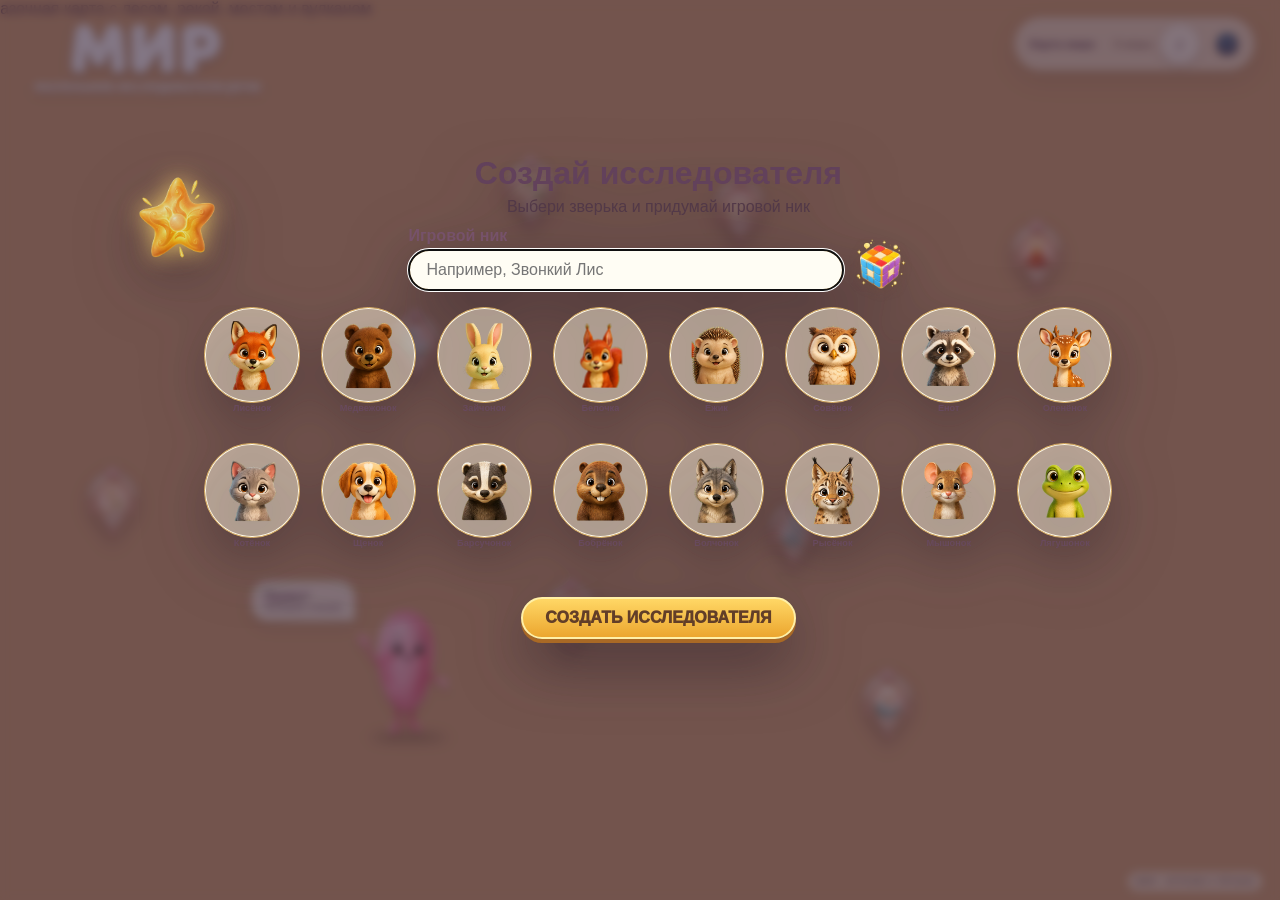
==== index.html @ 5984b1a1 "Replace Tetris with MIR speech platform" ====
<!doctype html>
<html lang="ru">
<head>
  <meta charset="UTF-8">
  <meta name="viewport" content="width=device-width,initial-scale=1,viewport-fit=cover">
  <meta name="theme-color" content="#eebc83">
  <title>МИР — маленькие исследователи речи</title>
  <link rel="stylesheet" href="site.css">
  <link rel="stylesheet" href="station-stories.css">
  <link rel="stylesheet" href="station-markers.css">
  <link rel="stylesheet" href="yashka-landscape.css">
  <link rel="stylesheet" href="map-cover.css">
  <link rel="stylesheet" href="profile-rating.css">
  <link rel="stylesheet" href="house-profile.css">
  <link rel="stylesheet" href="registration-create.css">
  <link rel="stylesheet" href="rating-layout.css?v=20260808-avatar-system-4">
</head>
<body>
  <main class="site-shell" aria-labelledby="siteTitle">
    <h1 id="siteTitle" class="visually-hidden">МИР: маленькие исследователи речи</h1>
    <div class="ambient-map" aria-hidden="true"></div>

    <header class="topbar">
      <a class="site-logo-link" href="https://vk.ru/aigo_logo" target="_blank" rel="noopener noreferrer" aria-label="Открыть группу МИР во ВКонтакте"><img class="site-logo" src="MIR_SITE_VISUAL_ONLY/brand/mir-logo-transparent.png" alt="МИР — маленькие исследователи речи"></a>
      <nav class="topnav" aria-label="Навигация по сайту">
        <span class="topnav-current">Карта мира</span>
        <span class="topnav-count">3 игры</span>
        <button id="siteSound" class="sound" type="button" aria-label="Выключить звуки" aria-pressed="false">♪</button>
        <button id="profileButton" class="profile-chip" type="button" aria-label="Открыть профиль исследователя" hidden><img id="profileChipAvatar" src="" alt=""><span id="profileChipName"></span><span class="spark-count"><img src="assets/profile/ui/speech-spark.png" alt="Искры речи"><b id="profileChipSparks">0</b></span></button>
        <button id="ratingButton" class="rating-open" type="button" aria-label="Открыть Созвездие исследователей"><img src="assets/profile/ui/rating-button.png" alt=""></button>
      </nav>
    </header>

    <section class="map-stage" aria-label="Карта игрового мира">
      <div class="map-content">
        <img class="world-map" src="MIR_SITE_VISUAL_ONLY/map/mir-world-map-approved.png" alt="Сказочная карта с лесом, рекой, мостом и вулканом">

      <button class="station story-station marker-station kindergarten-station" type="button" data-station="kindergarten" aria-label="Открыть Домик исследователя"><img src="assets/ui/station-markers/01-kindergarten.png" alt=""><span class="marker-label">Домик исследователя</span></button>
      <button class="station story-station marker-station forest-station" type="button" data-station="forest" aria-label="Открыть станцию «Лес звуков»"><img src="assets/ui/station-markers/02-forest-path.png" alt=""><span class="marker-label">Лес звуков</span></button>
      <button class="station story-station marker-station meadow-station" type="button" data-station="meadow" aria-label="Открыть станцию «Цветочная поляна»"><img src="assets/ui/station-markers/03-flower-meadow.png" alt=""><span class="marker-label">Цветочная поляна</span></button>
      <button class="station story-station marker-station cliff-station" type="button" data-station="cliff" aria-label="Открыть станцию «Скала артикуляции»"><img src="assets/ui/station-markers/04-articulation-cliff.png" alt=""><span class="marker-label">Скала артикуляции</span></button>
      <button class="station story-station marker-station bridge-station" type="button" data-station="bridge" aria-label="Открыть станцию «Волшебный мостик»"><img src="assets/ui/station-markers/05-magic-bridge.png" alt=""><span class="marker-label">Волшебный мостик</span></button>
      <button class="station story-station marker-station volcano-station" type="button" data-station="volcano" aria-label="Открыть станцию «Говорящий вулкан»"><img src="assets/ui/station-markers/06-talking-volcano.png" alt=""><span class="marker-label">Говорящий вулкан</span></button>
      <button class="station story-station marker-station river-station" type="button" data-station="river" aria-label="Открыть станцию «Речка слов»"><img src="assets/ui/station-markers/07-river-of-words.png" alt=""><span class="marker-label">Речка слов</span></button>
        <button class="station story-station marker-station sea-station" type="button" data-station="sea" aria-label="Открыть станцию «Море предложений»"><img src="assets/ui/station-markers/08-sea-of-sentences.png" alt=""><span class="marker-label">Море предложений</span></button>

        <aside class="yashka-helper" aria-label="Яшка приглашает выбрать станцию">
          <span class="helper-copy"><strong>Привет!</strong><small>Выбирай станцию</small></span>
          <img src="MIR_SITE_VISUAL_ONLY/character/yashka-site-hero.png" alt="Яшка">
        </aside>
      </div>
    </section>
    <footer>МИР · играем с речью</footer>

    <div id="profileGate" class="profile-overlay" hidden><section class="profile-panel gate-panel" role="dialog" aria-modal="true" aria-labelledby="gateTitle"><div id="createView" class="panel-scroll create-view"><h2 id="gateTitle">Создай исследователя</h2><p>Выбери зверька и придумай игровой ник</p><label class="nick-label">Игровой ник<input id="profileNick" type="text" maxlength="18" autocomplete="off" placeholder="Например, Звонкий Лис"></label><div id="avatarPicker" class="avatar-picker" role="radiogroup" aria-label="Выбери аватар"></div><p id="createError" class="form-error" role="alert"></p><button id="createProfile" class="profile-primary" type="button">СОЗДАТЬ ИССЛЕДОВАТЕЛЯ</button><button id="backToProfiles" class="profile-secondary" type="button" hidden>Назад к профилям</button></div><div id="chooseView" class="panel-scroll choose-view" hidden><h2>Кто сегодня исследует МИР?</h2><div id="profileChoices" class="profile-choices"></div><button id="addProfile" class="profile-primary" type="button">ДОБАВИТЬ ИССЛЕДОВАТЕЛЯ</button></div></section></div>
    <div id="profileModal" class="profile-overlay" hidden><div class="profile-shade" data-close-profile></div><section class="profile-panel profile-details" role="dialog" aria-modal="true" aria-labelledby="profileTitle"><button class="panel-close" type="button" data-close-profile aria-label="Закрыть профиль">×</button><div id="profileContent" class="panel-scroll"></div></section></div>
    <div id="ratingModal" class="profile-overlay" hidden><div class="profile-shade" data-close-rating></div><section class="rating-panel" role="dialog" aria-modal="true" aria-labelledby="ratingTitle"><button class="panel-close" type="button" data-close-rating aria-label="Закрыть рейтинг">×</button><div class="rating-content"><h2 id="ratingTitle">Созвездие исследователей</h2><div class="rating-tabs" role="tablist"><button id="myTab" type="button" role="tab" aria-selected="true">Мои успехи</button><button id="allTab" type="button" role="tab" aria-selected="false">Исследователи МИРа</button></div><div id="ratingBody" class="rating-body"></div></div></section></div>

    <div id="storyModal" class="story-modal" hidden>
      <div class="story-backdrop" data-close-story></div>
      <article class="story-card" role="dialog" aria-modal="true" aria-labelledby="storyTitle" aria-describedby="storyText">
        <img id="storyImage" class="story-image" src="" alt="">
        <button id="storyClose" class="story-close" type="button" aria-label="Закрыть окно">×</button>
        <div class="story-panel">
          <div class="story-copy"><small id="storyStage"></small><h2 id="storyTitle"></h2><p id="storyText"></p></div>
          <a id="storyAction" class="story-action" href="#">Продолжить</a>
        </div>
      </article>
    </div>
  </main>
  <script src="mir-progress.js"></script>
  <script src="site.js"></script>
  <script src="profile-rating.js?v=20260808-avatar-system-4"></script>
</body>
</html>
---- site.css ----
:root{font-family:"Trebuchet MS",Arial,sans-serif;color:#523948;background:#c49470;--glass:#fff8e7d9;--line:#fff7dccc;--ink:#573849;--gold:#f5b53e}*{box-sizing:border-box}html,body{width:100%;height:100%;margin:0;overflow:hidden}button,a{font:inherit}.visually-hidden{position:absolute;width:1px;height:1px;padding:0;margin:-1px;overflow:hidden;clip:rect(0 0 0 0);white-space:nowrap;border:0}.site-shell{position:relative;width:100vw;height:100dvh;min-height:440px;overflow:hidden;background:#d7aa7d}.ambient-map{position:absolute;inset:-25px;background:linear-gradient(#e8bdac99,#ad825b99),url("MIR_SITE_VISUAL_ONLY/map/mir-world-map-approved.png") center/cover no-repeat;filter:blur(18px) saturate(.78);transform:scale(1.06)}.ambient-map:after{content:"";position:absolute;inset:0;background:radial-gradient(circle at 50% 43%,transparent 35%,#60443955 100%)}.topbar{position:absolute;z-index:30;left:clamp(14px,2vw,34px);right:clamp(14px,2vw,34px);top:clamp(12px,2vh,22px);display:flex;align-items:flex-start;justify-content:space-between;pointer-events:none}.site-logo{display:block;width:clamp(190px,19vw,322px);height:auto;filter:drop-shadow(0 3px 4px #49362b55);pointer-events:none}.topnav{pointer-events:auto;display:flex;align-items:center;gap:clamp(5px,.65vw,10px);padding:5px 6px 5px 14px;border:1px solid var(--line);border-radius:999px;background:#fff8e5a8;box-shadow:0 8px 24px #60443533,inset 0 1px #fff9;backdrop-filter:blur(12px);color:var(--ink);font-size:clamp(10px,.9vw,15px);font-weight:900}.topnav-current{padding-right:10px;border-right:1px solid #8a6d5a44}.topnav-count{color:#8b6b5c}.sound{display:grid;place-items:center;width:clamp(34px,3vw,48px);aspect-ratio:1;border:1px solid #fff8;border-radius:50%;background:#fff9e8df;color:#705064;font-size:clamp(17px,1.5vw,25px);font-weight:900;box-shadow:0 3px 8px #5f443744;cursor:pointer}.sound:hover,.sound:focus-visible{outline:2px solid #fff7c9;outline-offset:2px;background:#fffdf2}.sound[aria-pressed="true"]{opacity:.65;filter:grayscale(.7)}.map-stage{position:absolute;z-index:5;left:50%;top:50%;width:min(100vw,149.9023vh);height:min(100vh,66.71vw);transform:translate(-50%,-50%);overflow:hidden;box-shadow:0 0 46px #4e352c44;background:#d5a56f}.world-map{position:absolute;inset:0;width:100%;height:100%;object-fit:contain;display:block}.station{position:absolute;z-index:8;text-decoration:none;color:var(--ink);filter:drop-shadow(0 6px 12px #5b3e3055)}.station-copy{display:grid;grid-template-columns:auto auto;align-items:center;column-gap:.6em;min-width:max-content;padding:clamp(6px,.7vw,11px) clamp(9px,1vw,16px);border:1px solid var(--line);border-radius:clamp(13px,1.5vw,22px);background:var(--glass);box-shadow:inset 0 1px #fff,0 7px 18px #5c413338;backdrop-filter:blur(10px);transition:background .2s,box-shadow .2s,translate .2s}.station-copy small{grid-column:1/-1;color:#9a7964;font-size:clamp(7px,.58vw,10px);line-height:1;text-transform:uppercase;letter-spacing:.08em;font-weight:900}.station-copy strong{font-size:clamp(11px,1.05vw,18px);line-height:1.05;white-space:nowrap}.station-copy b{padding:.33em .7em;border:1px solid #f8d67d;border-radius:999px;background:linear-gradient(#ffd66b,#eca52e);color:#65411f;font-size:clamp(8px,.7vw,12px);text-transform:uppercase;box-shadow:0 2px 5px #925b2738}.station-dot{position:absolute;z-index:-1;width:18px;aspect-ratio:1;border:3px solid #fff9df;border-radius:50%;background:#f9bc3c;box-shadow:0 0 0 6px #f9c9614f,0 0 20px #fff4a3;animation:pulse 2.6s ease-in-out infinite}.open:hover .station-copy,.open:focus-visible .station-copy{background:#fffdf0f2;box-shadow:inset 0 1px #fff,0 8px 22px #5c41334d,0 0 22px #ffe38c77;translate:0 -3px}.open:focus-visible{outline:0}.forest-station{left:5.5%;top:57%}.forest-station .station-dot{left:10%;bottom:-13px}.river-station{left:48.5%;top:66%}.river-station .station-dot{left:43%;top:-13px}.volcano-station{right:5.3%;top:29%}.volcano-station .station-dot{right:12%;bottom:-13px}.soon{z-index:7;opacity:.82;filter:drop-shadow(0 4px 8px #543d3044)}.soon .station-copy{display:flex;padding:clamp(5px,.55vw,9px) clamp(8px,.8vw,13px);border-color:#fff7dc88;background:#fff9e2b5}.soon .station-copy strong{font-size:clamp(8px,.74vw,13px)}.soon .station-copy b{background:#e5d6bd;color:#806f61;border-color:#fff7e5;box-shadow:none}.meadow-station{left:28%;top:38%}.bridge-station{left:54%;top:19%}.yashka-helper{position:absolute;z-index:20;left:clamp(5px,.6vw,12px);bottom:clamp(5px,.6vh,10px);width:clamp(82px,9.5vw,158px);height:clamp(126px,22vh,220px);pointer-events:none;filter:drop-shadow(0 7px 7px #4f342d55)}.yashka-helper img{position:absolute;left:0;bottom:0;width:100%;height:100%;object-fit:contain}.helper-copy{position:absolute;z-index:2;left:72%;top:6%;display:flex;flex-direction:column;min-width:max-content;padding:.5em .72em;border:1px solid var(--line);border-radius:16px 16px 16px 4px;background:#fff9e9dc;box-shadow:0 5px 15px #51382e33;backdrop-filter:blur(8px);color:var(--ink)}.helper-copy strong{font-size:clamp(10px,.9vw,15px)}.helper-copy small{font-size:clamp(8px,.72vw,12px)}footer{position:absolute;z-index:20;right:clamp(12px,1.4vw,24px);bottom:clamp(8px,1vh,14px);padding:.42em .8em;border:1px solid #fff5d788;border-radius:999px;background:#fff7e2a8;backdrop-filter:blur(8px);color:#795c4c;font-size:clamp(8px,.67vw,11px);font-weight:900;letter-spacing:.08em;text-transform:uppercase}@keyframes pulse{50%{transform:scale(1.12);box-shadow:0 0 0 8px #f9c96132,0 0 25px #fff4a3}}@media(max-aspect-ratio:1.15/1){.topbar{top:8px}.site-logo{width:clamp(150px,31vw,225px)}.topnav-current,.topnav-count{display:none}.map-stage{top:52%}.yashka-helper{width:clamp(68px,15vw,100px);height:clamp(105px,19vh,150px)}.helper-copy{display:none}.station-copy{column-gap:.35em;padding:5px 7px}.station-copy b{padding:.25em .45em}.soon .station-copy strong{display:none}}@media(max-height:560px){.topbar{top:7px}.site-logo{width:clamp(155px,17vw,245px)}.yashka-helper{height:25vh;width:8vw}.helper-copy{display:none}footer{display:none}}@media(prefers-reduced-motion:reduce){.station-dot{animation:none}.station-copy{transition:none}}
---- station-stories.css ----
.story-station{border:0;padding:0;background:transparent;text-align:left;cursor:pointer}.story-station .station-copy{display:grid}.story-station:hover .station-copy,.story-station:focus-visible .station-copy{background:#fffdf0f2;box-shadow:inset 0 1px #fff,0 8px 22px #5c41334d,0 0 22px #ffe38c77;translate:0 -3px}.story-station:focus-visible{outline:0}.kindergarten-station{left:34%;top:68%}.kindergarten-station .station-dot{left:34%;top:-13px}.forest-station{left:5.2%;top:56%}.forest-station .station-dot{left:12%;bottom:-13px}.meadow-station{left:26.8%;top:38%}.meadow-station .station-dot{left:44%;bottom:-13px}.cliff-station{left:32.3%;top:22%}.cliff-station .station-dot{left:16%;bottom:-13px}.bridge-station{left:52.5%;top:16.5%}.bridge-station .station-dot{left:46%;bottom:-13px}.volcano-station{right:5%;top:28%}.volcano-station .station-dot{right:12%;bottom:-13px}.river-station{left:49%;top:62%}.river-station .station-dot{left:38%;top:-13px}.sea-station{right:12%;top:77%}.sea-station .station-dot{right:18%;top:-13px}.story-station.story-next .station-copy{animation:nextGlow .7s ease-in-out 4}.story-modal{position:fixed;z-index:100;inset:0;display:grid;place-items:center;padding:clamp(12px,2vw,30px)}.story-modal[hidden]{display:none}.story-backdrop{position:absolute;inset:0;background:#382a2a99;backdrop-filter:blur(5px);animation:backdropIn .22s ease both}.story-card{position:relative;width:min(92vw,calc(88vh * 1.7778),1100px);aspect-ratio:16/9;overflow:hidden;border:clamp(3px,.45vw,7px) solid #fff6d9;border-radius:clamp(20px,2.5vw,38px);background:#5b4038;box-shadow:0 24px 70px #21171999,0 0 0 1px #d69e5688;animation:storyIn .3s cubic-bezier(.2,.8,.2,1) both}.story-image{position:absolute;inset:0;width:100%;height:100%;object-fit:cover}.story-card:after{content:"";position:absolute;inset:35% 0 0;background:linear-gradient(transparent,#23191aae 70%,#1d1515e8);pointer-events:none}.story-close{position:absolute;z-index:5;right:clamp(10px,1.4vw,20px);top:clamp(10px,1.4vw,20px);display:grid;place-items:center;width:clamp(38px,4vw,56px);aspect-ratio:1;border:2px solid #fff8e3;border-radius:50%;background:#fff8e9e8;color:#694553;font-size:clamp(24px,2.6vw,38px);line-height:1;box-shadow:0 5px 15px #3c292966;cursor:pointer}.story-close:hover,.story-close:focus-visible{outline:3px solid #ffd66e;outline-offset:2px}.story-panel{position:absolute;z-index:3;left:clamp(16px,2.4vw,36px);right:clamp(16px,2.4vw,36px);bottom:clamp(14px,2vw,30px);display:grid;grid-template-columns:minmax(0,1fr) auto;align-items:end;gap:clamp(12px,2vw,28px);color:white;text-shadow:0 2px 5px #241516}.story-copy small{display:block;margin-bottom:.15em;color:#ffe099;font-size:clamp(9px,.85vw,14px);font-weight:900;letter-spacing:.09em;text-transform:uppercase}.story-copy h2{margin:0;font-size:clamp(22px,3vw,48px);line-height:1.03}.story-copy p{max-width:760px;margin:.35em 0 0;font-size:clamp(11px,1.25vw,20px);line-height:1.3;font-weight:700}.story-action{display:grid;place-items:center;min-width:clamp(130px,16vw,235px);min-height:clamp(44px,5vw,64px);padding:.65em 1.2em;border:2px solid #fff0a7;border-radius:999px;background:linear-gradient(#ffd765,#eca62f);box-shadow:0 5px 0 #a96925;color:#623e28;text-decoration:none;text-align:center;text-shadow:none;font-size:clamp(11px,1.15vw,18px);font-weight:1000}.story-action:hover,.story-action:focus-visible{outline:3px solid #fff;outline-offset:3px;filter:brightness(1.05)}@keyframes storyIn{from{opacity:0;transform:scale(.94)}to{opacity:1;transform:scale(1)}}@keyframes backdropIn{from{opacity:0}to{opacity:1}}@keyframes nextGlow{50%{filter:brightness(1.12);box-shadow:inset 0 1px #fff,0 8px 24px #ffc94daa,0 0 30px #fff0a2}}@media(max-aspect-ratio:1.15/1){.kindergarten-station{left:33%;top:69%}.forest-station{left:5%;top:57%}.meadow-station{left:26%;top:38%}.cliff-station{left:31%;top:21%}.bridge-station{left:52%;top:16%}.volcano-station{right:4%;top:27%}.river-station{left:48%;top:63%}.sea-station{right:10%;top:78%}.story-station .station-copy{padding:4px 6px}.story-station .station-copy small{display:none}.story-station .station-copy strong{font-size:clamp(7px,1.45vw,11px)}.story-station .station-copy b{font-size:clamp(6px,1.1vw,9px)}.story-panel{grid-template-columns:1fr;gap:8px}.story-copy p{font-size:clamp(9px,1.8vw,13px)}.story-action{justify-self:start;min-width:130px;min-height:38px;padding:.45em 1em}.story-close{width:38px}}@media(max-height:560px){.story-panel{bottom:10px;left:16px;right:16px}.story-copy p{max-width:70%;font-size:10px}.story-action{position:absolute;right:0;bottom:0;min-height:38px}.story-copy h2{font-size:22px}}@media(prefers-reduced-motion:reduce){.story-card,.story-backdrop,.story-station.story-next .station-copy{animation:none}}
---- station-markers.css ----
.marker-station {
  width: clamp(56px, 5vw, 82px);
  aspect-ratio: 4 / 5;
  min-width: 56px;
  min-height: 70px;
  padding: 0;
  border: 0;
  border-radius: 42% 42% 48% 48%;
  background: transparent;
  cursor: pointer;
  filter: drop-shadow(0 5px 8px rgba(78, 48, 37, .38));
  transform-origin: 50% 72%;
  transition: transform .22s ease, filter .22s ease;
}

.marker-station img {
  display: block;
  width: 100%;
  height: 100%;
  object-fit: contain;
  pointer-events: none;
  user-select: none;
}

.marker-station .marker-label {
  position: absolute;
  left: 50%;
  top: calc(100% - 5px);
  bottom: auto;
  z-index: 2;
  width: max-content;
  max-width: 180px;
  padding: 4px 9px;
  border: 1px solid rgba(255, 250, 226, .82);
  border-radius: 999px;
  background: rgba(255, 248, 229, .82);
  box-shadow: 0 3px 10px rgba(74, 48, 38, .22);
  color: #573849;
  font-size: clamp(9px, .72vw, 12px);
  font-weight: 900;
  line-height: 1.15;
  text-align: center;
  text-shadow: 0 1px rgba(255, 255, 255, .8);
  white-space: nowrap;
  transform: translateX(-50%);
  pointer-events: none;
  opacity: 0;
  visibility: hidden;
  transition: opacity .18s ease, visibility 0s linear .18s;
}

.marker-station:hover .marker-label,
.marker-station:focus-visible .marker-label {
  opacity: 1;
  visibility: visible;
  pointer-events: none;
  transition: opacity .18s ease, visibility 0s;
}

.marker-station:hover,
.marker-station:focus-visible {
  z-index: 60;
  transform: translateY(-5px) scale(1.05);
  filter: drop-shadow(0 8px 10px rgba(88, 51, 35, .36)) drop-shadow(0 0 11px rgba(255, 214, 116, .9));
}

.marker-station:active {
  transform: translateY(-1px) scale(.96);
  transition-duration: .08s;
}

.marker-station:focus-visible {
  outline: 3px solid #fff8cb;
  outline-offset: 3px;
}

.kindergarten-station { left: 42.5%; top: 64%; }
.forest-station { left: 8.5%; top: 51.5%; }
.meadow-station { left: 31%; top: 34%; }
.cliff-station { left: 39.5%; top: 17%; }
.bridge-station { left: 55%; top: 19%; }
.volcano-station { left: 77%; top: calc(18% + 55px); right: auto; }
.river-station { left: 59%; top: 55%; }
.sea-station { left: 66%; top: 74%; right: auto; }

.kindergarten-station .marker-label,
.cliff-station .marker-label,
.volcano-station .marker-label {
  left: 50%;
  top: calc(100% - 5px);
  bottom: auto;
  transform: translateX(-50%);
}

.story-station.story-next {
  animation: markerNextGlow .7s ease-in-out 4;
}

@keyframes markerNextGlow {
  50% {
    filter: drop-shadow(0 8px 11px rgba(93, 49, 28, .35)) drop-shadow(0 0 15px #fff0a2);
  }
}

@media (max-aspect-ratio: 1.15 / 1) {
  .marker-station .marker-label {
    transform: translateX(-50%) translateY(3px);
    transition: opacity .16s ease, transform .16s ease, visibility 0s linear .16s;
  }

  .marker-station:hover .marker-label,
  .marker-station:focus-visible .marker-label,
  .marker-station:active .marker-label {
    opacity: 1;
    visibility: visible;
    transform: translateX(-50%) translateY(0);
    transition: opacity .16s ease, transform .16s ease, visibility 0s;
  }

  .kindergarten-station { left: 42%; top: 64%; }
  .forest-station { left: 7%; top: 53%; }
  .meadow-station { left: 30%; top: 34%; }
  .cliff-station { left: 39%; top: 17%; }
  .bridge-station { left: 54%; top: 19%; }
  .volcano-station { left: 76%; top: calc(18% + 55px); right: auto; }
  .river-station { left: 58%; top: 55%; }
  .sea-station { left: 65%; top: 73%; right: auto; }
}

@media (prefers-reduced-motion: reduce) {
  .marker-station { transition: none; }
  .story-station.story-next { animation: none; }
}
---- yashka-landscape.css ----
.yashka-helper {
  position: absolute;
  z-index: 20;
  left: 27.5%;
  top: 66.5%;
  bottom: auto;
  width: 9.9%;
  height: auto;
  aspect-ratio: 1199 / 1312;
  pointer-events: none;
  filter: none;
  isolation: isolate;
}

.yashka-helper::before {
  content: "";
  position: absolute;
  z-index: 0;
  left: 29%;
  right: 21%;
  bottom: 1.5%;
  height: 6.5%;
  border-radius: 50%;
  background: rgba(66, 49, 27, .36);
  filter: blur(5px);
  transform: scaleX(1.12);
}

.yashka-helper::after {
  content: "";
  position: absolute;
  z-index: 2;
  inset: 0;
  background: linear-gradient(90deg, rgba(240, 132, 165, .12), transparent 45%, rgba(255, 207, 104, .28));
  -webkit-mask: url("MIR_SITE_VISUAL_ONLY/character/yashka-site-hero.png") center / contain no-repeat;
  mask: url("MIR_SITE_VISUAL_ONLY/character/yashka-site-hero.png") center / contain no-repeat;
  mix-blend-mode: soft-light;
}

.yashka-helper img {
  position: absolute;
  z-index: 1;
  inset: 0;
  width: 100%;
  height: 100%;
  object-fit: contain;
  filter: saturate(.94) sepia(.045) drop-shadow(0 4px 3px rgba(65, 43, 28, .2));
}

.yashka-helper .helper-copy {
  position: absolute;
  z-index: 4;
  left: -8%;
  top: -10%;
  display: flex;
  flex-direction: column;
  min-width: max-content;
  padding: .5em .72em;
  border: 1px solid var(--line);
  border-radius: 16px 16px 4px 16px;
  background: #fff9e9dc;
  box-shadow: 0 5px 15px #51382e33;
  backdrop-filter: blur(8px);
  color: var(--ink);
  transform: translate(-72%, -8%);
}

.helper-copy strong { font-size: clamp(10px, .9vw, 15px); }
.helper-copy small { font-size: clamp(8px, .72vw, 12px); }

@media (max-aspect-ratio: 1.15 / 1) {
  .yashka-helper { width: 9.9%; height: auto; }
  .helper-copy { display: none; }
}
---- map-cover.css ----
.map-stage {
  inset: 0;
  left: 0;
  top: 0;
  width: 100vw;
  height: 100dvh;
  transform: none;
  overflow: hidden;
  box-shadow: none;
}

.map-content {
  position: absolute;
  left: 50%;
  top: 50%;
  width: max(100vw, 149.9023dvh);
  height: max(100dvh, 66.71vw);
  transform: translate(-50%, -50%);
}

.world-map {
  width: 100%;
  height: 100%;
  object-fit: cover;
}

.site-logo-link {
  display: block;
  border-radius: 12px;
  pointer-events: auto;
  cursor: pointer;
  transition: filter .18s ease, transform .18s ease;
}

.site-logo-link:hover {
  filter: drop-shadow(0 0 7px rgba(255, 235, 174, .48));
  transform: scale(1.015);
}

.site-logo-link:focus-visible {
  outline: 3px solid #fff5b6;
  outline-offset: 5px;
}

.site-logo-link .site-logo { width: clamp(190px, 19vw, 322px); }

@media (max-aspect-ratio: 1.15 / 1) {
  .map-stage { top: 0; }
}
---- profile-rating.css ----
.profile-chip,.rating-open{border:0;background:transparent;cursor:pointer}.profile-chip{display:flex;align-items:center;gap:6px;min-height:38px;padding:3px 8px;border-radius:999px;background:#fff9e8d9;color:#573849;font-size:12px;font-weight:900}.profile-chip[hidden]{display:none}.profile-chip>img{width:32px;height:32px;border-radius:50%;object-fit:contain;background:#fff3d8}.spark-count{display:flex;align-items:center;gap:2px;color:#a45d1f}.spark-count img{width:25px;height:25px;object-fit:contain}.rating-open{width:40px;height:40px;padding:0}.rating-open img{width:100%;height:100%;object-fit:contain}.profile-chip:hover,.rating-open:hover{filter:brightness(1.06);transform:translateY(-1px)}.profile-chip:focus-visible,.rating-open:focus-visible,.profile-primary:focus-visible,.profile-secondary:focus-visible,.avatar-choice:focus-visible,.profile-choice:focus-visible,.panel-close:focus-visible,.rating-tabs button:focus-visible{outline:3px solid #fff4a3;outline-offset:3px}.profile-overlay{position:fixed;z-index:200;inset:0;display:grid;place-items:center;padding:clamp(8px,2vw,24px);background:#3521399c;backdrop-filter:blur(5px)}.profile-overlay[hidden]{display:none}.profile-shade{position:absolute;inset:0}.profile-panel,.rating-panel{position:relative;z-index:1;width:min(96vw,calc(94vh * 1.563),1475px);aspect-ratio:1568/1003;background:url("assets/profile/ui/profile-panel.png") center/contain no-repeat;filter:drop-shadow(0 20px 30px #23162488)}.rating-panel{width:min(96vw,calc(94vh * 1.599),1490px);aspect-ratio:1586/992;background-image:url("assets/profile/ui/rating-panel.png")}.panel-scroll{position:absolute;left:10%;right:7%;top:10%;bottom:9%;overflow:auto;padding:clamp(10px,1.4vw,24px);scrollbar-color:#d79f54 transparent}.create-view,.choose-view{text-align:center}.profile-panel h2,.rating-panel h2{margin:.1em 0 .25em;color:#62415b;font-size:clamp(22px,2.5vw,42px);line-height:1.05}.profile-panel p{margin:.25em 0 .65em}.nick-label{display:grid;gap:4px;width:min(420px,90%);margin:0 auto 10px;color:#76526a;font-weight:900;text-align:left}.nick-label input{width:100%;padding:.65em 1em;border:2px solid #e8bd73;border-radius:999px;background:#fffdf4;font-size:16px;color:#573849}.avatar-picker{display:grid;grid-template-columns:repeat(8,minmax(54px,1fr));gap:clamp(5px,.7vw,10px);max-width:920px;margin:auto}.avatar-choice,.profile-choice{position:relative;border:0;background:transparent;cursor:pointer}.avatar-choice{aspect-ratio:1;padding:5px;border-radius:50%}.avatar-choice img:first-child{width:100%;height:100%;border-radius:50%;object-fit:contain;background:#f8e7c4;overflow:hidden}.avatar-choice .selected-frame{display:none;position:absolute;inset:-4px;width:calc(100% + 8px);height:calc(100% + 8px);object-fit:contain}.avatar-choice[aria-checked="true"] .selected-frame{display:block}.form-error{min-height:1.2em;color:#b44747;font-weight:900}.profile-primary,.profile-secondary{min-height:42px;padding:.65em 1.4em;border:2px solid #fff0a7;border-radius:999px;background:linear-gradient(#ffd765,#eca62f);box-shadow:0 4px 0 #a96925;color:#623e28;font-weight:1000;cursor:pointer}.profile-secondary{margin-left:8px;background:#fff8e8;box-shadow:0 3px 0 #c9a978}.profile-choices{display:flex;flex-wrap:wrap;justify-content:center;gap:18px;margin:24px auto}.profile-choice{display:grid;justify-items:center;gap:5px;width:140px;padding:10px;border:2px solid #e7bd76;border-radius:22px;background:#fff9e9c9;color:#62415b;font-weight:900}.profile-choice img{width:92px;height:92px;border-radius:50%;object-fit:contain;background:#f8e7c4}.panel-close{position:absolute;z-index:4;right:5.5%;top:7%;display:grid;place-items:center;width:42px;height:42px;border:2px solid #fff3bd;border-radius:50%;background:#fff8e8;color:#714c61;font-size:30px;cursor:pointer}.profile-details .panel-scroll{left:8%;right:7%;top:8%;bottom:8%}.profile-hero{display:grid;grid-template-columns:180px minmax(0,1fr);align-items:center;gap:22px}.profile-avatar{position:relative;width:170px;height:170px}.profile-avatar .animal{position:absolute;inset:18%;width:64%;height:64%;border-radius:50%;object-fit:contain;background:#f8e7c4}.profile-avatar .frame{position:absolute;inset:0;width:100%;height:100%;object-fit:contain}.profile-head h2{font-size:clamp(28px,3vw,48px)}.rank-line,.spark-total{display:flex;align-items:center;gap:8px;font-weight:900;color:#75506a}.rank-line img{width:62px;height:62px;object-fit:contain}.spark-total img{width:46px;height:46px;object-fit:contain}.spark-total b{font-size:30px;color:#b96e1e}.rank-progress{height:14px;margin-top:8px;border-radius:99px;background:#e2d4bd;overflow:hidden}.rank-progress span{display:block;height:100%;border-radius:inherit;background:linear-gradient(90deg,#f3b53f,#ffe36f)}.profile-grid{display:grid;grid-template-columns:1fr 1fr;gap:16px;margin-top:14px}.profile-card{padding:13px 16px;border:2px solid #efd49a;border-radius:18px;background:#fffaf0c9}.profile-card h3{margin:0 0 8px;color:#62415b}.best-row{display:grid;grid-template-columns:1fr auto;gap:12px;padding:5px 0;border-bottom:1px solid #e8d9be}.best-row:last-child{border:0}.award-list{display:flex;gap:10px;flex-wrap:wrap}.award{display:grid;justify-items:center;width:90px;text-align:center;font-size:11px;font-weight:900}.award img{width:58px;height:58px;object-fit:contain}.profile-actions{display:flex;justify-content:center;margin-top:14px}.rating-content{position:absolute;left:10%;right:10%;top:15%;bottom:11%;display:flex;flex-direction:column;color:#554159}.rating-content h2{text-align:center}.rating-tabs{display:flex;justify-content:center;gap:8px;margin-bottom:8px}.rating-tabs button{padding:.55em 1.2em;border:2px solid #e0b45c;border-radius:999px;background:#fff8e8;color:#6e5266;font-weight:900;cursor:pointer}.rating-tabs button[aria-selected="true"]{background:#243e85;color:white;border-color:#f5cf69}.rating-body{min-height:0;overflow:auto}.rating-list{display:grid;gap:5px}.rating-row{display:grid;grid-template-columns:44px 48px minmax(120px,1fr) minmax(150px,1fr) 80px;align-items:center;gap:8px;min-height:54px;padding:4px 12px;border-radius:15px;background:#fff9e9cf;font-weight:900}.rating-row.current{outline:3px solid #f5bd46;background:#fff3c9}.rating-place img,.rating-avatar{width:42px;height:42px;object-fit:contain;border-radius:50%}.rating-sparks{display:flex;align-items:center;justify-content:flex-end;gap:3px;color:#a45d1f}.rating-sparks img{width:30px;height:30px;object-fit:contain}.you-tag{color:#c15a55;font-size:11px}.my-success{display:grid;grid-template-columns:150px 1fr;align-items:center;gap:18px;max-width:700px;margin:18px auto;padding:18px;border-radius:22px;background:#fff9e9cf}.my-success img{width:140px;height:140px;object-fit:contain}.my-success strong{font-size:32px;color:#b96e1e}@media(max-width:900px){.topnav-current,.topnav-count,#profileChipName{display:none}.profile-chip{padding:2px}.avatar-picker{grid-template-columns:repeat(5,1fr)}.profile-hero{grid-template-columns:120px 1fr}.profile-avatar{width:120px;height:120px}.profile-grid{grid-template-columns:1fr}.rating-row{grid-template-columns:34px 40px 1fr 62px}.rating-rank{display:none}}@media(max-width:600px){.profile-overlay{padding:3px}.profile-panel,.rating-panel{width:98vw;height:94dvh;aspect-ratio:auto;background-size:100% 100%}.panel-scroll{left:7%;right:5%;top:9%;bottom:8%}.avatar-picker{grid-template-columns:repeat(4,1fr)}.profile-hero{grid-template-columns:90px 1fr}.profile-avatar{width:90px;height:90px}.rating-content{left:7%;right:7%;top:13%;bottom:9%}.rating-tabs button{font-size:11px}.my-success{grid-template-columns:90px 1fr}.my-success img{width:90px;height:90px}}@media(prefers-reduced-motion:reduce){.profile-chip,.rating-open{transition:none}}
---- house-profile.css ----
.house-tabs{display:flex;justify-content:center;gap:8px;margin:0 auto 12px}.house-tabs button{padding:.55em 1.25em;border:2px solid #e0b45c;border-radius:999px;background:#fff8e8;color:#6e5266;font-weight:900;cursor:pointer}.house-tabs button[aria-selected="true"]{background:linear-gradient(#ffd765,#eca62f);color:#623e28}.house-tabs button:focus-visible{outline:3px solid #fff4a3;outline-offset:3px}.house-title{text-align:center}.house-rating{max-height:calc(100% - 90px);overflow:auto;padding:3px}@media(max-width:600px){.house-tabs{position:sticky;top:0;z-index:2;background:#fff8e8d9;padding:4px;border-radius:999px}.house-tabs button{padding:.45em .7em;font-size:12px}}
---- registration-create.css ----
.gate-panel .create-view{overflow:visible}.create-avatar-preview{position:absolute;z-index:2;left:-4%;top:-4%;width:19.5%;aspect-ratio:1;display:grid;place-items:center;pointer-events:none}.create-avatar-preview img{display:block;width:78%;height:78%;object-fit:contain}.create-avatar-preview #createAvatarPreview{width:82%;height:82%;border-radius:50%;object-fit:contain}.create-avatar-preview #createAvatarPlaceholder{width:48%;height:48%;opacity:.82;filter:drop-shadow(0 0 12px #ffd76f)}.nickname-row{display:flex;align-items:end;justify-content:center;gap:10px;width:min(500px,92%);margin:0 auto 10px}.nickname-row .nick-label{flex:1;width:auto;min-width:0;margin:0}.nickname-randomizer{flex:0 0 54px;width:54px;height:54px;padding:0;border:0;border-radius:50%;background:transparent;cursor:pointer;filter:drop-shadow(0 4px 5px #6d4b3555);transition:transform .18s ease,filter .18s ease}.nickname-randomizer img{display:block;width:100%;height:100%;object-fit:contain}.nickname-randomizer:hover{transform:scale(1.06);filter:drop-shadow(0 6px 7px #6d4b3566) brightness(1.04)}.nickname-randomizer:focus-visible{outline:3px solid #f2b83f;outline-offset:3px}.nickname-randomizer.rolling{animation:cubeWiggle .42s ease}.avatar-choice{border:2px solid transparent;transition:border-color .16s ease,box-shadow .16s ease,transform .16s ease}.avatar-choice .selected-frame{display:none!important}.avatar-choice[aria-checked="true"]{border-color:#e5ad38;box-shadow:0 0 0 2px #fff6c8,0 0 15px #ffc84d99;background:#fff5c8b3}.avatar-picker.needs-choice{animation:pickerGlow .45s ease 2}.avatar-picker.needs-choice .avatar-choice{box-shadow:0 0 12px #f4b83e99}@keyframes cubeWiggle{25%{transform:rotate(-10deg) scale(.96)}55%{transform:rotate(12deg) scale(1.04)}80%{transform:rotate(-5deg)}100%{transform:rotate(0)}}@keyframes pickerGlow{50%{filter:brightness(1.1);transform:scale(1.015)}}@media(max-width:600px){.gate-panel .create-view{overflow:auto}.create-avatar-preview{position:sticky;float:left;left:0;top:0;width:23%;margin:-4px 5px 2px 0}.nickname-row{width:100%;gap:6px}.nickname-randomizer{flex-basis:48px;width:48px;height:48px}.avatar-picker{clear:both}}@media(prefers-reduced-motion:reduce){.nickname-randomizer,.avatar-choice{transition:none}.nickname-randomizer.rolling,.avatar-picker.needs-choice{animation:none}}
---- rating-layout.css ----
.rating-content{left:8%;right:8%;top:14%;bottom:10%;min-height:0;max-height:76%;overflow:visible}
.rating-content h2{flex:0 0 auto;margin:0 0 clamp(3px,.45vw,7px);font-size:clamp(22px,2.25vw,38px)}
.rating-tabs{flex:0 0 auto;margin-bottom:clamp(5px,.6vw,9px)}
.rating-body{display:flex;flex:1 1 auto;min-height:0;overflow:visible}
.rating-leaderboard{display:flex;flex:1 1 auto;min-width:0;min-height:0;flex-direction:column;gap:clamp(6px,.7vw,10px)}
.rating-podium{display:grid;flex:0 0 auto;grid-template-columns:repeat(3,minmax(0,1fr));align-items:end;gap:clamp(6px,1vw,14px);padding:3px}
.rating-row.podium-card{--medal:#aab4c1;display:grid;grid-template-columns:auto minmax(0,1fr) auto;grid-template-rows:auto auto auto;align-items:center;column-gap:clamp(5px,.65vw,10px);row-gap:1px;min-width:0;min-height:clamp(116px,13.8vh,148px);padding:clamp(7px,.8vw,12px);border:1.5px solid var(--medal);border-radius:clamp(18px,1.5vw,22px);background:#fffdf4dc;box-shadow:0 5px 14px #604a3820;font-weight:900}
.podium-card.podium-gold{--medal:#e4b43f;min-height:clamp(124px,14.8vh,158px);background:#fffbedeb}.podium-card.podium-bronze{--medal:#c88955}
.podium-place{grid-row:1/3;display:grid;align-self:start;justify-items:center;color:#75506a;font-size:clamp(12px,1vw,15px)}
.podium-place img{width:clamp(34px,3vw,48px)!important;height:clamp(34px,3vw,48px)!important;object-fit:contain!important;border-radius:0!important}
.podium-card>.rating-avatar{grid-row:1/3;width:clamp(42px,4vw,62px);height:clamp(42px,4vw,62px);background:#f8e7c4}
.podium-card .rating-nick{min-width:0;font-size:clamp(16px,1.45vw,22px);line-height:1.05;word-break:normal;overflow-wrap:normal}
.podium-card .rating-rank{grid-column:2/4;display:-webkit-box;min-width:0;overflow:hidden;color:#765c70;font-size:clamp(12px,1.05vw,16px);font-weight:700;line-height:1.15;-webkit-box-orient:vertical;-webkit-line-clamp:2}
.podium-card .rating-sparks{grid-column:2/4;justify-content:flex-start;font-size:clamp(16px,1.35vw,21px)}
.podium-card .rating-sparks img{width:clamp(23px,2.2vw,32px);height:clamp(23px,2.2vw,32px)}
.rating-list{display:grid;flex:1 1 auto;min-height:0;align-content:start;gap:clamp(4px,.5vw,7px);overflow-y:auto;overflow-x:hidden;padding:2px 8px 2px 2px;scrollbar-width:thin;scrollbar-color:transparent transparent}
.rating-list:hover,.rating-list:focus{scrollbar-color:#c99550b8 transparent}.rating-list::-webkit-scrollbar{width:6px}.rating-list::-webkit-scrollbar-track{background:transparent;margin-block:3px}.rating-list::-webkit-scrollbar-thumb{border-radius:99px;background:transparent}.rating-list:hover::-webkit-scrollbar-thumb,.rating-list:focus::-webkit-scrollbar-thumb{background:#c99550b8}
.rating-list>.rating-row{grid-template-columns:clamp(28px,3vw,42px) clamp(38px,3.5vw,48px) minmax(100px,1.25fr) minmax(120px,1fr) minmax(66px,auto);min-height:clamp(54px,6vh,62px);padding:3px clamp(8px,1vw,14px);gap:clamp(5px,.75vw,11px);border:1px solid #ead6ad;border-radius:15px;background:#fffaf0d9}
.rating-list>.rating-row.current{outline:0;border-color:#e5b33f;background:#fff2c8e8;box-shadow:0 2px 8px #b8792520}.rating-list .rating-avatar{width:clamp(36px,3vw,44px);height:clamp(36px,3vw,44px)}.rating-list .rating-rank{min-width:0;overflow:hidden;text-overflow:ellipsis;white-space:nowrap}.rating-list .rating-sparks{font-size:clamp(15px,1.2vw,19px)}.rating-list .rating-sparks img{width:clamp(23px,2vw,29px);height:clamp(23px,2vw,29px)}.you-tag{display:block;white-space:nowrap}
.profile-details .panel-scroll:has(>.house-rating){left:17%;right:17%;bottom:14%;overflow:visible}
.house-rating{display:flex;height:calc(100% - 90px);max-height:none;min-height:0;overflow:visible;padding:0}
.house-rating>.rating-leaderboard{height:100%;min-height:0}
.rating-circle-avatar{display:none}
.house-rating>.rating-circle-avatar{position:absolute;z-index:1;left:-21.5%;top:25px;display:block;width:clamp(142px,13vw,176px);height:clamp(142px,13vw,176px);box-sizing:border-box;padding:clamp(13px,1.35vw,19px);border-radius:50%;object-fit:contain;object-position:50% 50%;clip-path:circle(50% at 50% 50%);filter:drop-shadow(0 4px 7px #6c4c381f);pointer-events:none}
.rating-row.podium-card{position:relative;grid-template-columns:auto minmax(0,1fr)}
.podium-card .podium-place{position:absolute;z-index:1;left:6px;top:6px;grid-row:auto}
.podium-card>.rating-avatar{grid-column:1;grid-row:1/3;margin-left:18px}
.podium-card .rating-nick{grid-column:2}.podium-card .rating-rank,.podium-card .rating-sparks{grid-column:2}
.podium-card .rating-rank{overflow-wrap:normal;word-break:normal;hyphens:none;text-overflow:clip}
.rating-list>.rating-row{grid-template-columns:clamp(28px,3vw,42px) clamp(38px,3.5vw,48px) minmax(140px,.9fr) minmax(190px,1.25fr) minmax(66px,auto)}
.rating-list .rating-rank{overflow:visible;white-space:normal;text-overflow:clip;font-size:clamp(12px,1vw,15px);line-height:1.12;overflow-wrap:normal;word-break:normal;hyphens:none}
.avatar-picker .avatar-choice{display:grid;grid-template-rows:auto minmax(1.2em,auto);align-content:start;justify-items:center;aspect-ratio:auto;min-width:0;padding:4px}
.avatar-picker .avatar-choice img:first-child{width:100%;height:auto;aspect-ratio:1;object-fit:contain;object-position:center}
.avatar-choice-name{display:block;max-width:100%;overflow:hidden;color:#684a5d;font-size:clamp(9px,.72vw,12px);font-weight:900;line-height:1.15;text-overflow:ellipsis;white-space:nowrap}
.create-avatar-preview #createAvatarPreview[src$="16-frog.png"]{width:66%;height:66%;object-fit:contain;object-position:center;transform:translateY(-8%)}
.house-rating>.rating-circle-avatar[src$="16-frog.png"]{padding:18%;object-fit:contain;object-position:center}
.profile-hero>.profile-avatar,.house-rating>.rating-circle-avatar{visibility:hidden}
.house-avatar-anchor{position:absolute;z-index:3;left:2.8%;top:5.8%;width:19%;aspect-ratio:1;border-radius:50%;overflow:hidden;pointer-events:none}
.house-avatar-slot{position:absolute;inset:0;display:grid;place-items:center;border-radius:inherit;overflow:hidden}
.house-avatar-slot>img{grid-area:1/1;display:block;max-width:100%;max-height:100%;object-fit:contain;object-position:50% 50%}
.house-avatar-profile .house-avatar-frame{z-index:2;width:82%;height:82%}
.house-avatar-profile .house-avatar-animal{z-index:1;width:52%;height:52%}
.house-avatar-rating .house-avatar-animal{width:78%;height:78%;padding:8%;box-sizing:border-box}
.house-avatar-profile .house-avatar-animal[src$="16-frog.png"]{width:48%;height:70%;object-position:50% 28%}
.house-avatar-rating .house-avatar-animal[src$="16-frog.png"]{width:70%;height:100%;padding:8%;object-position:50% 28%}
.avatar-shell{position:relative;display:grid;place-items:center;aspect-ratio:1;border-radius:50%;overflow:hidden;isolation:isolate;flex:none}
.avatar-shell>.avatar-animal,.house-avatar-slot>.avatar-animal{grid-area:1/1;z-index:1;display:block;width:80%!important;height:80%!important;padding:0!important;border-radius:0!important;background:transparent!important;object-fit:contain!important;object-position:50% 50%!important;transform:translate(var(--avatar-x,0),var(--avatar-y,0)) scale(var(--avatar-scale,1));transform-origin:center}
.avatar-shell>.avatar-frame-layer,.house-avatar-slot>.avatar-frame-layer{grid-area:1/1;z-index:2;display:block;width:100%!important;height:100%!important;border-radius:0!important;object-fit:contain!important;pointer-events:none}
.avatar-picker .avatar-choice>.avatar-shell{width:100%;height:auto}
.avatar-picker .avatar-choice[aria-checked="true"]>.avatar-shell{filter:drop-shadow(0 0 7px #f7bd42);}
.create-avatar-preview>.avatar-shell{width:82%;height:82%}
.profile-choice>.avatar-shell{width:92px;height:92px}
.profile-chip>.avatar-shell{width:32px;height:32px}
.podium-card>.avatar-shell.rating-avatar,.rating-list>.rating-row>.avatar-shell.rating-avatar{overflow:hidden}
.house-avatar-profile .house-avatar-frame{width:82%!important;height:82%!important}.house-avatar-profile .house-avatar-animal{width:52%!important;height:52%!important}.house-avatar-rating .house-avatar-animal{width:72%!important;height:72%!important}
.house-avatar-slot>.avatar-animal[src$="16-frog.png"]{object-position:50% 50%!important}
.avatar-frame-layer,.house-avatar-frame{display:none!important}
.avatar-shell{border:1.5px solid #d8ad62;background:#fff5dd80;box-shadow:inset 0 0 0 1px #fff9e6}
.avatar-shell>.avatar-animal,.house-avatar-slot>.avatar-animal{width:78%!important;height:78%!important}
.create-avatar-preview>.avatar-shell{width:100%;height:100%;border:0;background:transparent;box-shadow:none}
.house-avatar-slot>.avatar-animal{width:78%!important;height:78%!important}
.house-avatar-profile .house-avatar-animal,.house-avatar-rating .house-avatar-animal{width:78%!important;height:78%!important}
.gate-panel .create-avatar-preview{left:-7.5%;top:-16%}
.gate-panel>.create-avatar-preview{left:2.8%;top:5.8%;width:19%}
.create-avatar-preview img[hidden]{display:none!important}
@media(max-width:600px){.gate-panel .create-avatar-preview{position:sticky;left:0;top:0}}
@media(max-width:900px){.rating-content{top:13%;bottom:10%}.rating-list>.rating-row{grid-template-columns:30px 40px minmax(90px,1fr) minmax(62px,auto)}.rating-list>.rating-row .rating-rank{display:none}.podium-card .rating-rank{display:-webkit-box}}
@media(max-width:600px){.profile-overlay{overflow-y:auto;place-items:start center}.rating-panel{min-height:560px}.rating-content{left:8%;right:8%;top:12%;bottom:10%;max-height:78%}.rating-content h2{font-size:clamp(19px,6vw,27px)}.rating-tabs button{padding:.45em .65em}.rating-podium{gap:4px}.rating-row.podium-card{grid-template-columns:1fr;grid-template-rows:auto auto auto;justify-items:center;min-height:112px;padding:5px 3px;text-align:center}.podium-card.podium-gold{min-height:120px}.podium-place{position:absolute;grid-row:auto;margin-left:-8%;transform:translate(-18px,-2px)}.podium-place img{width:30px!important;height:30px!important}.podium-place b,.podium-card .rating-rank{display:none}.podium-card>.rating-avatar{grid-row:auto;width:clamp(42px,13vw,54px);height:clamp(42px,13vw,54px)}.podium-card .rating-nick{width:100%;overflow:hidden;text-overflow:ellipsis;white-space:nowrap;font-size:clamp(12px,3.8vw,16px)}.podium-card .rating-sparks{grid-column:auto;justify-content:center}.rating-list>.rating-row{grid-template-columns:24px 34px minmax(0,1fr) auto;min-height:54px;padding-inline:6px}.rating-list .rating-avatar{width:34px;height:34px}.rating-list>.rating-row>span:nth-of-type(2){overflow:hidden;text-overflow:ellipsis;white-space:nowrap}.rating-list .rating-sparks img{width:22px;height:22px}}
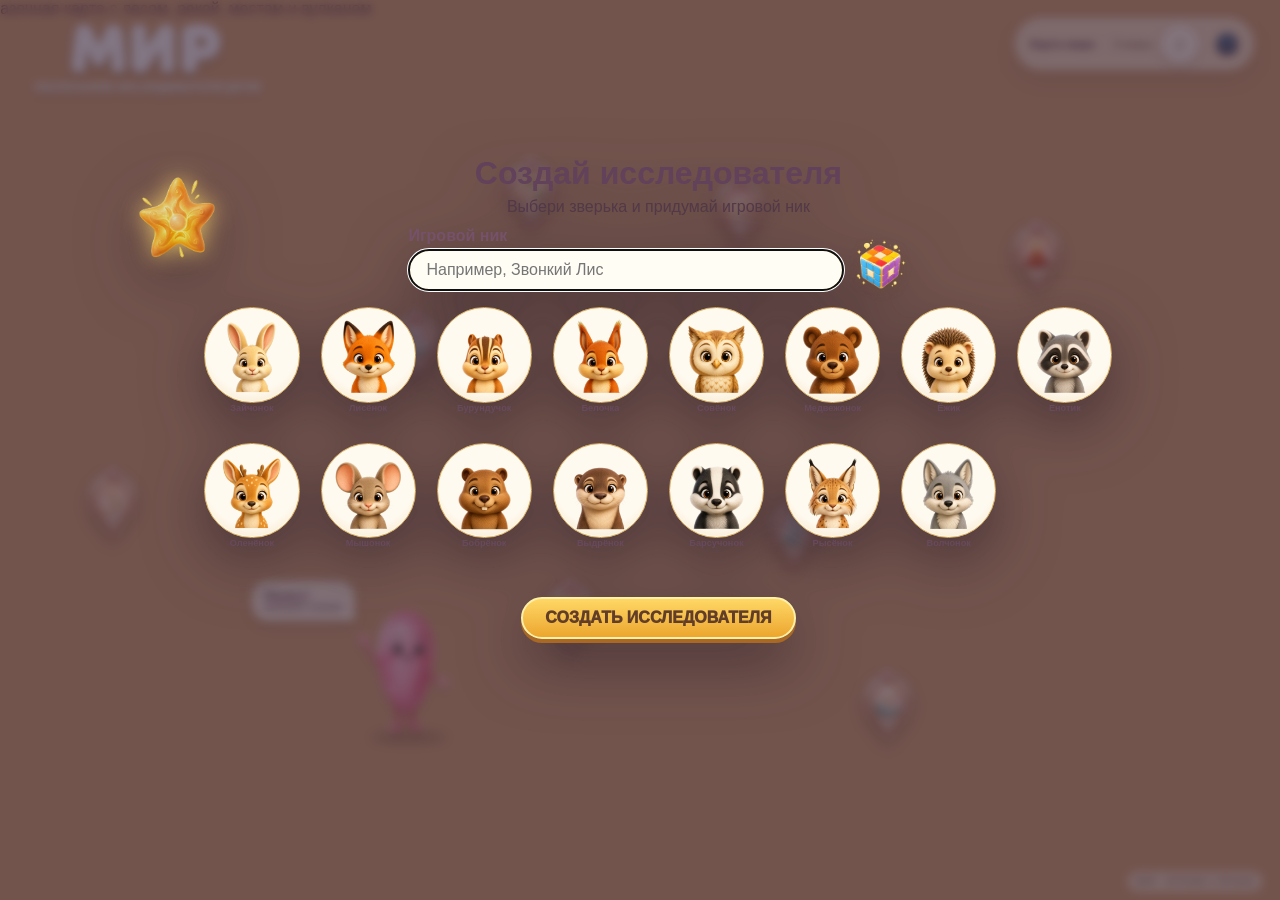
==== commit b8d76249: "Update avatars, profile deletion and real rating" ====
--- a/index.html
+++ b/index.html
@@ -13,7 +13,7 @@
   <link rel="stylesheet" href="profile-rating.css">
   <link rel="stylesheet" href="house-profile.css">
   <link rel="stylesheet" href="registration-create.css">
-  <link rel="stylesheet" href="rating-layout.css?v=20260808-avatar-system-4">
+  <link rel="stylesheet" href="rating-layout.css?v=20260809-avatar-collection">
 </head>
 <body>
   <main class="site-shell" aria-labelledby="siteTitle">
@@ -68,8 +68,8 @@
       </article>
     </div>
   </main>
-  <script src="mir-progress.js"></script>
+  <script src="mir-progress.js?v=20260809-profile-delete"></script>
   <script src="site.js"></script>
-  <script src="profile-rating.js?v=20260808-avatar-system-4"></script>
+  <script src="profile-rating.js?v=20260809-profile-delete"></script>
 </body>
 </html>
--- a/rating-layout.css
+++ b/rating-layout.css
@@ -32,8 +32,6 @@
 .avatar-picker .avatar-choice{display:grid;grid-template-rows:auto minmax(1.2em,auto);align-content:start;justify-items:center;aspect-ratio:auto;min-width:0;padding:4px}
 .avatar-picker .avatar-choice img:first-child{width:100%;height:auto;aspect-ratio:1;object-fit:contain;object-position:center}
 .avatar-choice-name{display:block;max-width:100%;overflow:hidden;color:#684a5d;font-size:clamp(9px,.72vw,12px);font-weight:900;line-height:1.15;text-overflow:ellipsis;white-space:nowrap}
-.create-avatar-preview #createAvatarPreview[src$="16-frog.png"]{width:66%;height:66%;object-fit:contain;object-position:center;transform:translateY(-8%)}
-.house-rating>.rating-circle-avatar[src$="16-frog.png"]{padding:18%;object-fit:contain;object-position:center}
 .profile-hero>.profile-avatar,.house-rating>.rating-circle-avatar{visibility:hidden}
 .house-avatar-anchor{position:absolute;z-index:3;left:2.8%;top:5.8%;width:19%;aspect-ratio:1;border-radius:50%;overflow:hidden;pointer-events:none}
 .house-avatar-slot{position:absolute;inset:0;display:grid;place-items:center;border-radius:inherit;overflow:hidden}
@@ -41,19 +39,17 @@
 .house-avatar-profile .house-avatar-frame{z-index:2;width:82%;height:82%}
 .house-avatar-profile .house-avatar-animal{z-index:1;width:52%;height:52%}
 .house-avatar-rating .house-avatar-animal{width:78%;height:78%;padding:8%;box-sizing:border-box}
-.house-avatar-profile .house-avatar-animal[src$="16-frog.png"]{width:48%;height:70%;object-position:50% 28%}
-.house-avatar-rating .house-avatar-animal[src$="16-frog.png"]{width:70%;height:100%;padding:8%;object-position:50% 28%}
 .avatar-shell{position:relative;display:grid;place-items:center;aspect-ratio:1;border-radius:50%;overflow:hidden;isolation:isolate;flex:none}
 .avatar-shell>.avatar-animal,.house-avatar-slot>.avatar-animal{grid-area:1/1;z-index:1;display:block;width:80%!important;height:80%!important;padding:0!important;border-radius:0!important;background:transparent!important;object-fit:contain!important;object-position:50% 50%!important;transform:translate(var(--avatar-x,0),var(--avatar-y,0)) scale(var(--avatar-scale,1));transform-origin:center}
 .avatar-shell>.avatar-frame-layer,.house-avatar-slot>.avatar-frame-layer{grid-area:1/1;z-index:2;display:block;width:100%!important;height:100%!important;border-radius:0!important;object-fit:contain!important;pointer-events:none}
 .avatar-picker .avatar-choice>.avatar-shell{width:100%;height:auto}
+.profile-actions{align-items:center;gap:12px}.profile-danger{min-height:42px;padding:.65em 1.35em;border:2px solid #e3a49e;border-radius:999px;background:#fff6f2;color:#9b4742;font-weight:900;cursor:pointer}.profile-danger:hover{background:#ffe8e3}.profile-danger:focus-visible{outline:3px solid #f3b6ae;outline-offset:3px}.house-rating>.empty-rating{display:grid;place-items:center;width:100%;height:100%;margin:0;color:#765b70;font-size:clamp(16px,1.5vw,23px);font-weight:900;text-align:center}
 .avatar-picker .avatar-choice[aria-checked="true"]>.avatar-shell{filter:drop-shadow(0 0 7px #f7bd42);}
 .create-avatar-preview>.avatar-shell{width:82%;height:82%}
 .profile-choice>.avatar-shell{width:92px;height:92px}
 .profile-chip>.avatar-shell{width:32px;height:32px}
 .podium-card>.avatar-shell.rating-avatar,.rating-list>.rating-row>.avatar-shell.rating-avatar{overflow:hidden}
 .house-avatar-profile .house-avatar-frame{width:82%!important;height:82%!important}.house-avatar-profile .house-avatar-animal{width:52%!important;height:52%!important}.house-avatar-rating .house-avatar-animal{width:72%!important;height:72%!important}
-.house-avatar-slot>.avatar-animal[src$="16-frog.png"]{object-position:50% 50%!important}
 .avatar-frame-layer,.house-avatar-frame{display:none!important}
 .avatar-shell{border:1.5px solid #d8ad62;background:#fff5dd80;box-shadow:inset 0 0 0 1px #fff9e6}
 .avatar-shell>.avatar-animal,.house-avatar-slot>.avatar-animal{width:78%!important;height:78%!important}
@@ -66,3 +62,10 @@
 @media(max-width:600px){.gate-panel .create-avatar-preview{position:sticky;left:0;top:0}}
 @media(max-width:900px){.rating-content{top:13%;bottom:10%}.rating-list>.rating-row{grid-template-columns:30px 40px minmax(90px,1fr) minmax(62px,auto)}.rating-list>.rating-row .rating-rank{display:none}.podium-card .rating-rank{display:-webkit-box}}
 @media(max-width:600px){.profile-overlay{overflow-y:auto;place-items:start center}.rating-panel{min-height:560px}.rating-content{left:8%;right:8%;top:12%;bottom:10%;max-height:78%}.rating-content h2{font-size:clamp(19px,6vw,27px)}.rating-tabs button{padding:.45em .65em}.rating-podium{gap:4px}.rating-row.podium-card{grid-template-columns:1fr;grid-template-rows:auto auto auto;justify-items:center;min-height:112px;padding:5px 3px;text-align:center}.podium-card.podium-gold{min-height:120px}.podium-place{position:absolute;grid-row:auto;margin-left:-8%;transform:translate(-18px,-2px)}.podium-place img{width:30px!important;height:30px!important}.podium-place b,.podium-card .rating-rank{display:none}.podium-card>.rating-avatar{grid-row:auto;width:clamp(42px,13vw,54px);height:clamp(42px,13vw,54px)}.podium-card .rating-nick{width:100%;overflow:hidden;text-overflow:ellipsis;white-space:nowrap;font-size:clamp(12px,3.8vw,16px)}.podium-card .rating-sparks{grid-column:auto;justify-content:center}.rating-list>.rating-row{grid-template-columns:24px 34px minmax(0,1fr) auto;min-height:54px;padding-inline:6px}.rating-list .rating-avatar{width:34px;height:34px}.rating-list>.rating-row>span:nth-of-type(2){overflow:hidden;text-overflow:ellipsis;white-space:nowrap}.rating-list .rating-sparks img{width:22px;height:22px}}
+
+/* Shared avatar component: one circular crop and one display model everywhere. */
+.avatar-shell,.house-avatar-slot{position:relative;display:grid;place-items:center;aspect-ratio:1;border:1.5px solid #d8ad62;border-radius:50%;overflow:hidden;isolation:isolate;background:radial-gradient(circle at 50% 38%,#fffaf0 0 62%,#f4dfbd 100%);box-shadow:inset 0 0 0 1px #fff9e6;box-sizing:border-box}
+.avatar-shell>.avatar-animal,.house-avatar-slot>.avatar-animal{grid-area:1/1;z-index:1;display:block;width:100%!important;height:100%!important;max-width:none!important;max-height:none!important;padding:5.5%!important;box-sizing:border-box;border:0!important;border-radius:0!important;background:transparent!important;object-fit:contain!important;object-position:center!important;transform:translate(var(--avatar-x,0),var(--avatar-y,0)) scale(var(--avatar-scale,1))!important;transform-origin:center!important;-webkit-mask-image:linear-gradient(to bottom,#000 0 89%,rgba(0,0,0,.96) 94%,rgba(0,0,0,.78) 100%);mask-image:linear-gradient(to bottom,#000 0 89%,rgba(0,0,0,.96) 94%,rgba(0,0,0,.78) 100%);-webkit-mask-size:100% 100%;mask-size:100% 100%;-webkit-mask-repeat:no-repeat;mask-repeat:no-repeat}
+.create-avatar-preview>.avatar-shell{width:100%;height:100%;border:0;background:radial-gradient(circle at 50% 38%,#fffaf0 0 62%,#f4dfbd 100%);box-shadow:inset 0 0 0 1.5px #d8ad62}
+.house-avatar-profile .house-avatar-animal,.house-avatar-rating .house-avatar-animal{width:100%!important;height:100%!important}
+.avatar-picker .avatar-choice>.avatar-shell{width:100%;height:auto}
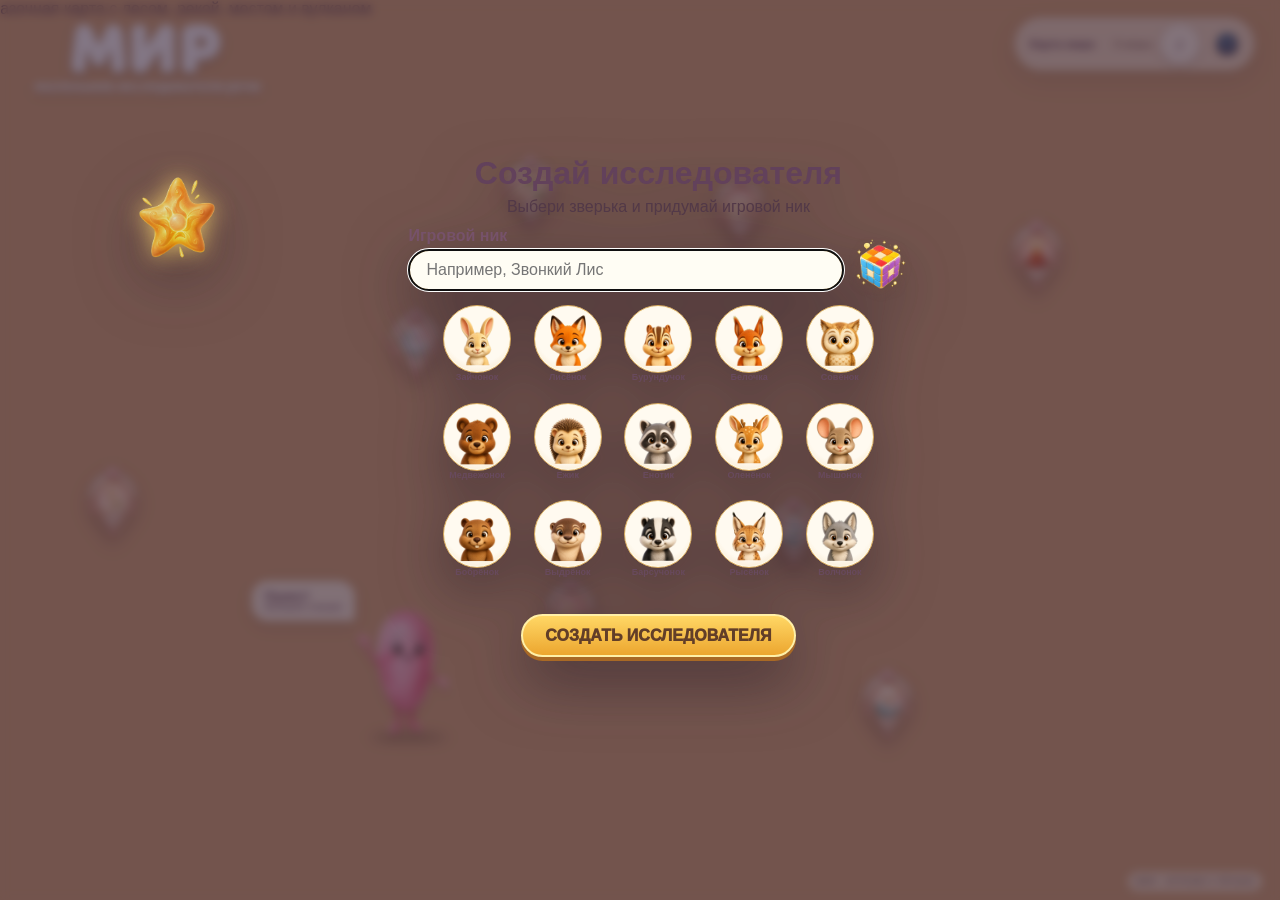
==== commit 9ac65e3f: "Fit avatar picker into 5 by 3 grid" ====
--- a/index.html
+++ b/index.html
@@ -13,7 +13,7 @@
   <link rel="stylesheet" href="profile-rating.css">
   <link rel="stylesheet" href="house-profile.css">
   <link rel="stylesheet" href="registration-create.css">
-  <link rel="stylesheet" href="rating-layout.css?v=20260809-avatar-collection">
+  <link rel="stylesheet" href="rating-layout.css?v=20260809-avatar-grid-5x3">
 </head>
 <body>
   <main class="site-shell" aria-labelledby="siteTitle">
--- a/rating-layout.css
+++ b/rating-layout.css
@@ -44,6 +44,8 @@
 .avatar-shell>.avatar-frame-layer,.house-avatar-slot>.avatar-frame-layer{grid-area:1/1;z-index:2;display:block;width:100%!important;height:100%!important;border-radius:0!important;object-fit:contain!important;pointer-events:none}
 .avatar-picker .avatar-choice>.avatar-shell{width:100%;height:auto}
 .profile-actions{align-items:center;gap:12px}.profile-danger{min-height:42px;padding:.65em 1.35em;border:2px solid #e3a49e;border-radius:999px;background:#fff6f2;color:#9b4742;font-weight:900;cursor:pointer}.profile-danger:hover{background:#ffe8e3}.profile-danger:focus-visible{outline:3px solid #f3b6ae;outline-offset:3px}.house-rating>.empty-rating{display:grid;place-items:center;width:100%;height:100%;margin:0;color:#765b70;font-size:clamp(16px,1.5vw,23px);font-weight:900;text-align:center}
+.gate-panel .avatar-picker{grid-template-columns:repeat(5,minmax(62px,76px));justify-content:center;column-gap:clamp(7px,1.15vw,16px);row-gap:2px;max-width:520px;margin-block:2px}.gate-panel .avatar-choice{width:100%;min-width:0;padding:2px}.gate-panel .avatar-choice-name{font-size:clamp(9px,.68vw,11px);line-height:1.05}.gate-panel .form-error{margin-block:1px}.gate-panel #createProfile{margin-top:1px}
+@media(max-width:600px){.gate-panel .avatar-picker{grid-template-columns:repeat(5,minmax(0,1fr));width:min(320px,calc(100vw - 70px));max-width:100%;max-height:34vh;overflow-y:auto;overflow-x:hidden;column-gap:3px;row-gap:1px;padding-right:3px;box-sizing:border-box;scrollbar-width:thin}.gate-panel .avatar-choice{padding:1px}.gate-panel .avatar-choice-name{font-size:9px}}
 .avatar-picker .avatar-choice[aria-checked="true"]>.avatar-shell{filter:drop-shadow(0 0 7px #f7bd42);}
 .create-avatar-preview>.avatar-shell{width:82%;height:82%}
 .profile-choice>.avatar-shell{width:92px;height:92px}
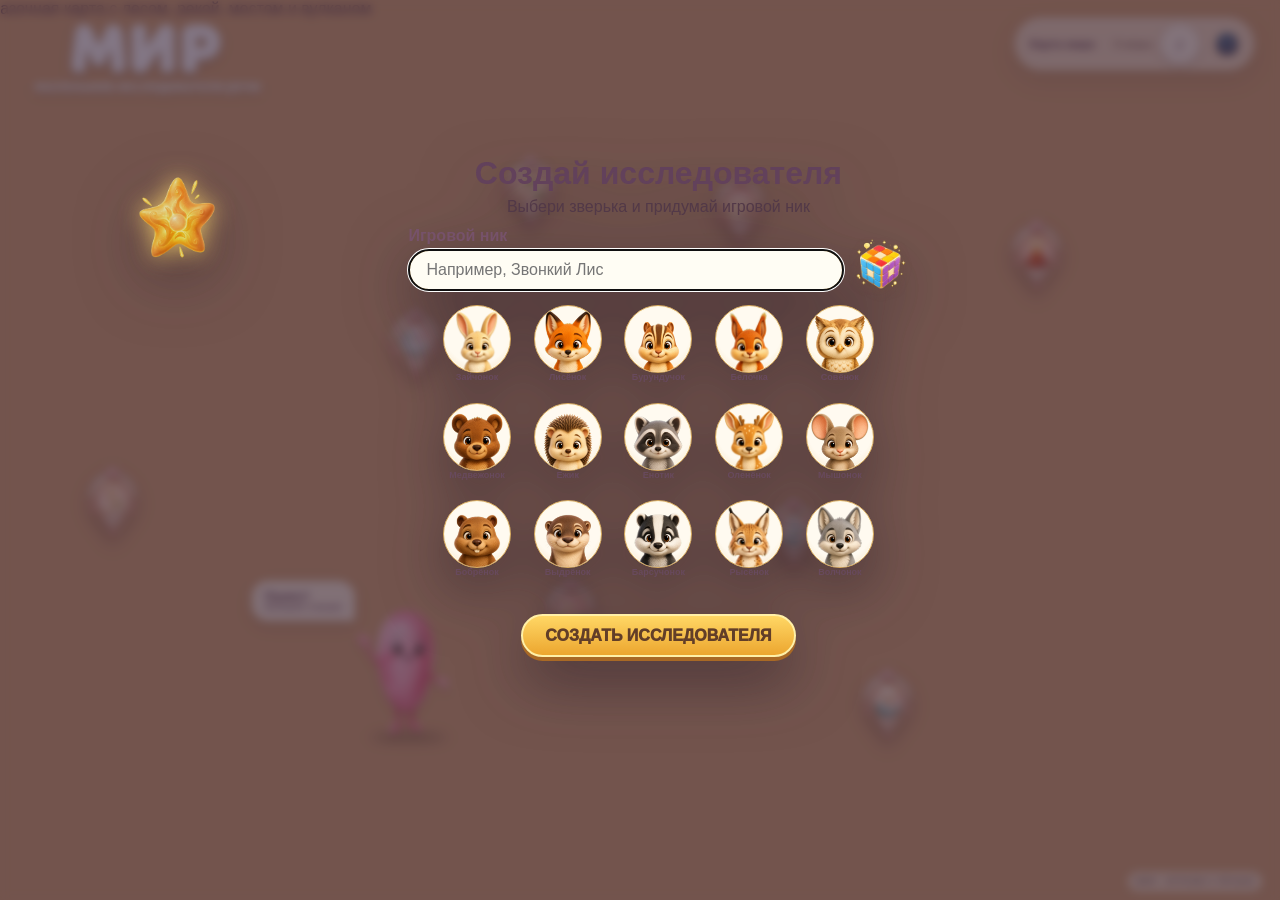
==== commit 8e9029f1: "Refine avatar crop inside circles" ====
--- a/index.html
+++ b/index.html
@@ -13,7 +13,7 @@
   <link rel="stylesheet" href="profile-rating.css">
   <link rel="stylesheet" href="house-profile.css">
   <link rel="stylesheet" href="registration-create.css">
-  <link rel="stylesheet" href="rating-layout.css?v=20260809-avatar-grid-5x3">
+  <link rel="stylesheet" href="rating-layout.css?v=20260809-avatar-cover">
 </head>
 <body>
   <main class="site-shell" aria-labelledby="siteTitle">
@@ -70,6 +70,6 @@
   </main>
   <script src="mir-progress.js?v=20260809-profile-delete"></script>
   <script src="site.js"></script>
-  <script src="profile-rating.js?v=20260809-profile-delete"></script>
+  <script src="profile-rating.js?v=20260809-avatar-cover"></script>
 </body>
 </html>
--- a/rating-layout.css
+++ b/rating-layout.css
@@ -67,7 +67,7 @@
 
 /* Shared avatar component: one circular crop and one display model everywhere. */
 .avatar-shell,.house-avatar-slot{position:relative;display:grid;place-items:center;aspect-ratio:1;border:1.5px solid #d8ad62;border-radius:50%;overflow:hidden;isolation:isolate;background:radial-gradient(circle at 50% 38%,#fffaf0 0 62%,#f4dfbd 100%);box-shadow:inset 0 0 0 1px #fff9e6;box-sizing:border-box}
-.avatar-shell>.avatar-animal,.house-avatar-slot>.avatar-animal{grid-area:1/1;z-index:1;display:block;width:100%!important;height:100%!important;max-width:none!important;max-height:none!important;padding:5.5%!important;box-sizing:border-box;border:0!important;border-radius:0!important;background:transparent!important;object-fit:contain!important;object-position:center!important;transform:translate(var(--avatar-x,0),var(--avatar-y,0)) scale(var(--avatar-scale,1))!important;transform-origin:center!important;-webkit-mask-image:linear-gradient(to bottom,#000 0 89%,rgba(0,0,0,.96) 94%,rgba(0,0,0,.78) 100%);mask-image:linear-gradient(to bottom,#000 0 89%,rgba(0,0,0,.96) 94%,rgba(0,0,0,.78) 100%);-webkit-mask-size:100% 100%;mask-size:100% 100%;-webkit-mask-repeat:no-repeat;mask-repeat:no-repeat}
+.avatar-shell>.avatar-animal,.house-avatar-slot>.avatar-animal{grid-area:1/1;z-index:1;display:block;width:100%!important;height:100%!important;max-width:none!important;max-height:none!important;padding:5.5%!important;box-sizing:border-box;border:0!important;border-radius:0!important;background:transparent!important;object-fit:cover!important;object-position:center!important;transform:translate(var(--avatar-x,0),var(--avatar-y,0)) scale(var(--avatar-scale,1))!important;transform-origin:center!important;-webkit-mask-image:linear-gradient(to bottom,#000 0 89%,rgba(0,0,0,.96) 94%,rgba(0,0,0,.78) 100%);mask-image:linear-gradient(to bottom,#000 0 89%,rgba(0,0,0,.96) 94%,rgba(0,0,0,.78) 100%);-webkit-mask-size:100% 100%;mask-size:100% 100%;-webkit-mask-repeat:no-repeat;mask-repeat:no-repeat}
 .create-avatar-preview>.avatar-shell{width:100%;height:100%;border:0;background:radial-gradient(circle at 50% 38%,#fffaf0 0 62%,#f4dfbd 100%);box-shadow:inset 0 0 0 1.5px #d8ad62}
 .house-avatar-profile .house-avatar-animal,.house-avatar-rating .house-avatar-animal{width:100%!important;height:100%!important}
 .avatar-picker .avatar-choice>.avatar-shell{width:100%;height:auto}
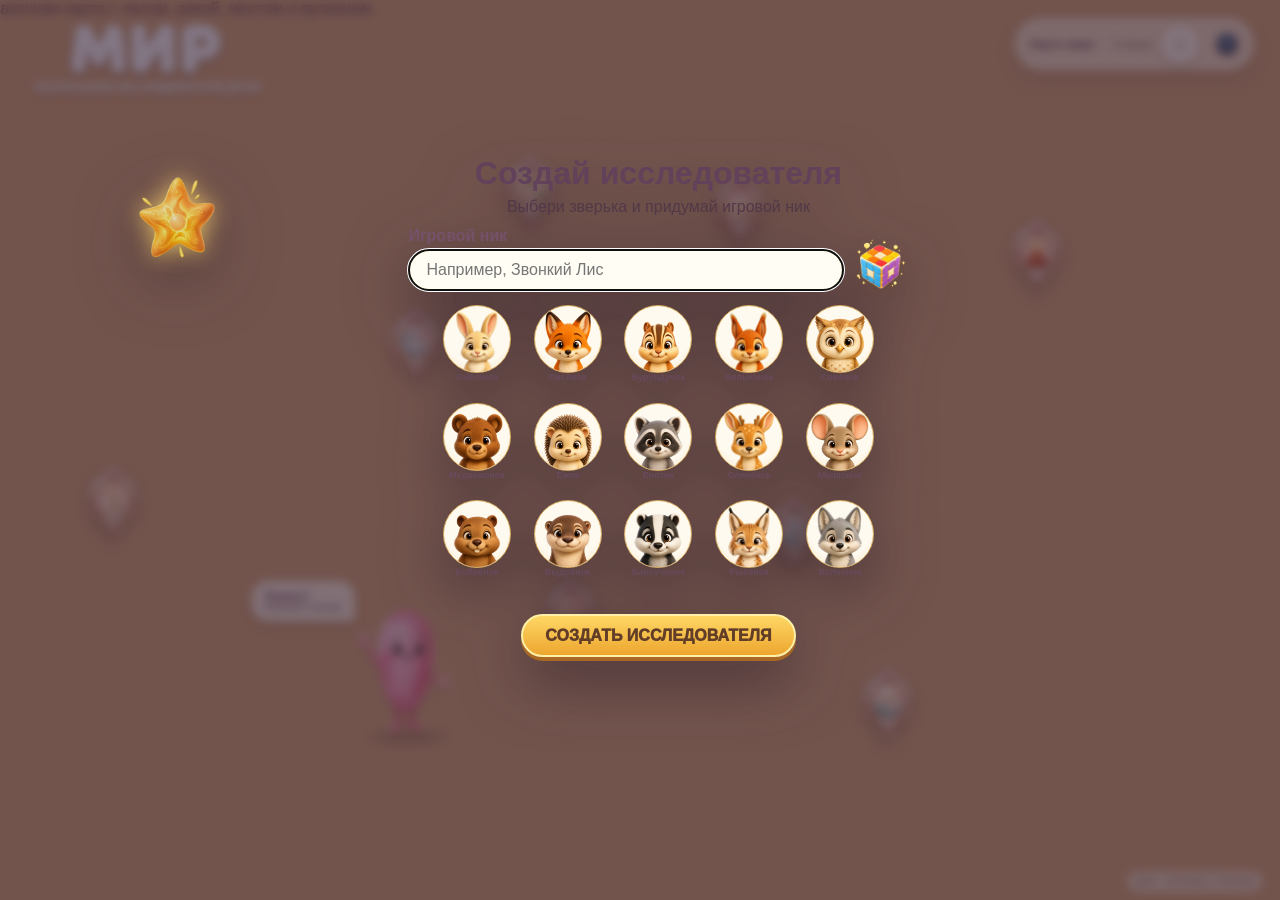
==== commit 7271b9b5: "Refine locked locations and rating names" ====
--- a/index.html
+++ b/index.html
@@ -6,14 +6,14 @@
   <meta name="theme-color" content="#eebc83">
   <title>МИР — маленькие исследователи речи</title>
   <link rel="stylesheet" href="site.css">
-  <link rel="stylesheet" href="station-stories.css">
+  <link rel="stylesheet" href="station-stories.css?v=20260809-location-messages">
   <link rel="stylesheet" href="station-markers.css">
   <link rel="stylesheet" href="yashka-landscape.css">
   <link rel="stylesheet" href="map-cover.css">
   <link rel="stylesheet" href="profile-rating.css">
   <link rel="stylesheet" href="house-profile.css">
   <link rel="stylesheet" href="registration-create.css">
-  <link rel="stylesheet" href="rating-layout.css?v=20260809-avatar-cover">
+  <link rel="stylesheet" href="rating-layout.css?v=20260809-profile-avatar-right">
 </head>
 <body>
   <main class="site-shell" aria-labelledby="siteTitle">
@@ -69,7 +69,7 @@
     </div>
   </main>
   <script src="mir-progress.js?v=20260809-profile-delete"></script>
-  <script src="site.js"></script>
-  <script src="profile-rating.js?v=20260809-avatar-cover"></script>
+  <script src="site.js?v=20260809-location-messages"></script>
+  <script src="profile-rating.js?v=20260809-profile-avatar-right"></script>
 </body>
 </html>
--- a/station-stories.css
+++ b/station-stories.css
@@ -1 +1,5 @@
 .story-station{border:0;padding:0;background:transparent;text-align:left;cursor:pointer}.story-station .station-copy{display:grid}.story-station:hover .station-copy,.story-station:focus-visible .station-copy{background:#fffdf0f2;box-shadow:inset 0 1px #fff,0 8px 22px #5c41334d,0 0 22px #ffe38c77;translate:0 -3px}.story-station:focus-visible{outline:0}.kindergarten-station{left:34%;top:68%}.kindergarten-station .station-dot{left:34%;top:-13px}.forest-station{left:5.2%;top:56%}.forest-station .station-dot{left:12%;bottom:-13px}.meadow-station{left:26.8%;top:38%}.meadow-station .station-dot{left:44%;bottom:-13px}.cliff-station{left:32.3%;top:22%}.cliff-station .station-dot{left:16%;bottom:-13px}.bridge-station{left:52.5%;top:16.5%}.bridge-station .station-dot{left:46%;bottom:-13px}.volcano-station{right:5%;top:28%}.volcano-station .station-dot{right:12%;bottom:-13px}.river-station{left:49%;top:62%}.river-station .station-dot{left:38%;top:-13px}.sea-station{right:12%;top:77%}.sea-station .station-dot{right:18%;top:-13px}.story-station.story-next .station-copy{animation:nextGlow .7s ease-in-out 4}.story-modal{position:fixed;z-index:100;inset:0;display:grid;place-items:center;padding:clamp(12px,2vw,30px)}.story-modal[hidden]{display:none}.story-backdrop{position:absolute;inset:0;background:#382a2a99;backdrop-filter:blur(5px);animation:backdropIn .22s ease both}.story-card{position:relative;width:min(92vw,calc(88vh * 1.7778),1100px);aspect-ratio:16/9;overflow:hidden;border:clamp(3px,.45vw,7px) solid #fff6d9;border-radius:clamp(20px,2.5vw,38px);background:#5b4038;box-shadow:0 24px 70px #21171999,0 0 0 1px #d69e5688;animation:storyIn .3s cubic-bezier(.2,.8,.2,1) both}.story-image{position:absolute;inset:0;width:100%;height:100%;object-fit:cover}.story-card:after{content:"";position:absolute;inset:35% 0 0;background:linear-gradient(transparent,#23191aae 70%,#1d1515e8);pointer-events:none}.story-close{position:absolute;z-index:5;right:clamp(10px,1.4vw,20px);top:clamp(10px,1.4vw,20px);display:grid;place-items:center;width:clamp(38px,4vw,56px);aspect-ratio:1;border:2px solid #fff8e3;border-radius:50%;background:#fff8e9e8;color:#694553;font-size:clamp(24px,2.6vw,38px);line-height:1;box-shadow:0 5px 15px #3c292966;cursor:pointer}.story-close:hover,.story-close:focus-visible{outline:3px solid #ffd66e;outline-offset:2px}.story-panel{position:absolute;z-index:3;left:clamp(16px,2.4vw,36px);right:clamp(16px,2.4vw,36px);bottom:clamp(14px,2vw,30px);display:grid;grid-template-columns:minmax(0,1fr) auto;align-items:end;gap:clamp(12px,2vw,28px);color:white;text-shadow:0 2px 5px #241516}.story-copy small{display:block;margin-bottom:.15em;color:#ffe099;font-size:clamp(9px,.85vw,14px);font-weight:900;letter-spacing:.09em;text-transform:uppercase}.story-copy h2{margin:0;font-size:clamp(22px,3vw,48px);line-height:1.03}.story-copy p{max-width:760px;margin:.35em 0 0;font-size:clamp(11px,1.25vw,20px);line-height:1.3;font-weight:700}.story-action{display:grid;place-items:center;min-width:clamp(130px,16vw,235px);min-height:clamp(44px,5vw,64px);padding:.65em 1.2em;border:2px solid #fff0a7;border-radius:999px;background:linear-gradient(#ffd765,#eca62f);box-shadow:0 5px 0 #a96925;color:#623e28;text-decoration:none;text-align:center;text-shadow:none;font-size:clamp(11px,1.15vw,18px);font-weight:1000}.story-action:hover,.story-action:focus-visible{outline:3px solid #fff;outline-offset:3px;filter:brightness(1.05)}@keyframes storyIn{from{opacity:0;transform:scale(.94)}to{opacity:1;transform:scale(1)}}@keyframes backdropIn{from{opacity:0}to{opacity:1}}@keyframes nextGlow{50%{filter:brightness(1.12);box-shadow:inset 0 1px #fff,0 8px 24px #ffc94daa,0 0 30px #fff0a2}}@media(max-aspect-ratio:1.15/1){.kindergarten-station{left:33%;top:69%}.forest-station{left:5%;top:57%}.meadow-station{left:26%;top:38%}.cliff-station{left:31%;top:21%}.bridge-station{left:52%;top:16%}.volcano-station{right:4%;top:27%}.river-station{left:48%;top:63%}.sea-station{right:10%;top:78%}.story-station .station-copy{padding:4px 6px}.story-station .station-copy small{display:none}.story-station .station-copy strong{font-size:clamp(7px,1.45vw,11px)}.story-station .station-copy b{font-size:clamp(6px,1.1vw,9px)}.story-panel{grid-template-columns:1fr;gap:8px}.story-copy p{font-size:clamp(9px,1.8vw,13px)}.story-action{justify-self:start;min-width:130px;min-height:38px;padding:.45em 1em}.story-close{width:38px}}@media(max-height:560px){.story-panel{bottom:10px;left:16px;right:16px}.story-copy p{max-width:70%;font-size:10px}.story-action{position:absolute;right:0;bottom:0;min-height:38px}.story-copy h2{font-size:22px}}@media(prefers-reduced-motion:reduce){.story-card,.story-backdrop,.story-station.story-next .station-copy{animation:none}}
+.story-modal.locked-story-modal .story-backdrop{background:transparent;backdrop-filter:none}
+.story-card.locked-story-card::before{content:"";position:absolute;z-index:4;inset:0;background:rgba(255,252,239,.42);box-shadow:inset 0 0 80px rgba(255,255,255,.56);pointer-events:none}
+.story-card.locked-story-card::after{content:attr(data-locked-message);position:absolute;z-index:4;inset:0;display:grid;place-items:center;padding:12% 17%;background:radial-gradient(circle at center,rgba(255,255,255,.4),rgba(255,255,255,.05) 55%,transparent 78%);color:#68485a;text-align:center;text-wrap:balance;text-shadow:0 2px 0 rgba(255,255,255,.9),0 3px 12px rgba(104,72,90,.18);font-size:clamp(18px,2.25vw,34px);font-weight:1000;line-height:1.2;pointer-events:none}
+.story-card.locked-story-card .story-action,.story-card.locked-story-card .story-copy p{display:none}
--- a/rating-layout.css
+++ b/rating-layout.css
@@ -34,6 +34,7 @@
 .avatar-choice-name{display:block;max-width:100%;overflow:hidden;color:#684a5d;font-size:clamp(9px,.72vw,12px);font-weight:900;line-height:1.15;text-overflow:ellipsis;white-space:nowrap}
 .profile-hero>.profile-avatar,.house-rating>.rating-circle-avatar{visibility:hidden}
 .house-avatar-anchor{position:absolute;z-index:3;left:2.8%;top:5.8%;width:19%;aspect-ratio:1;border-radius:50%;overflow:hidden;pointer-events:none}
+.house-avatar-anchor-profile{transform:translateX(40px)}
 .house-avatar-slot{position:absolute;inset:0;display:grid;place-items:center;border-radius:inherit;overflow:hidden}
 .house-avatar-slot>img{grid-area:1/1;display:block;max-width:100%;max-height:100%;object-fit:contain;object-position:50% 50%}
 .house-avatar-profile .house-avatar-frame{z-index:2;width:82%;height:82%}
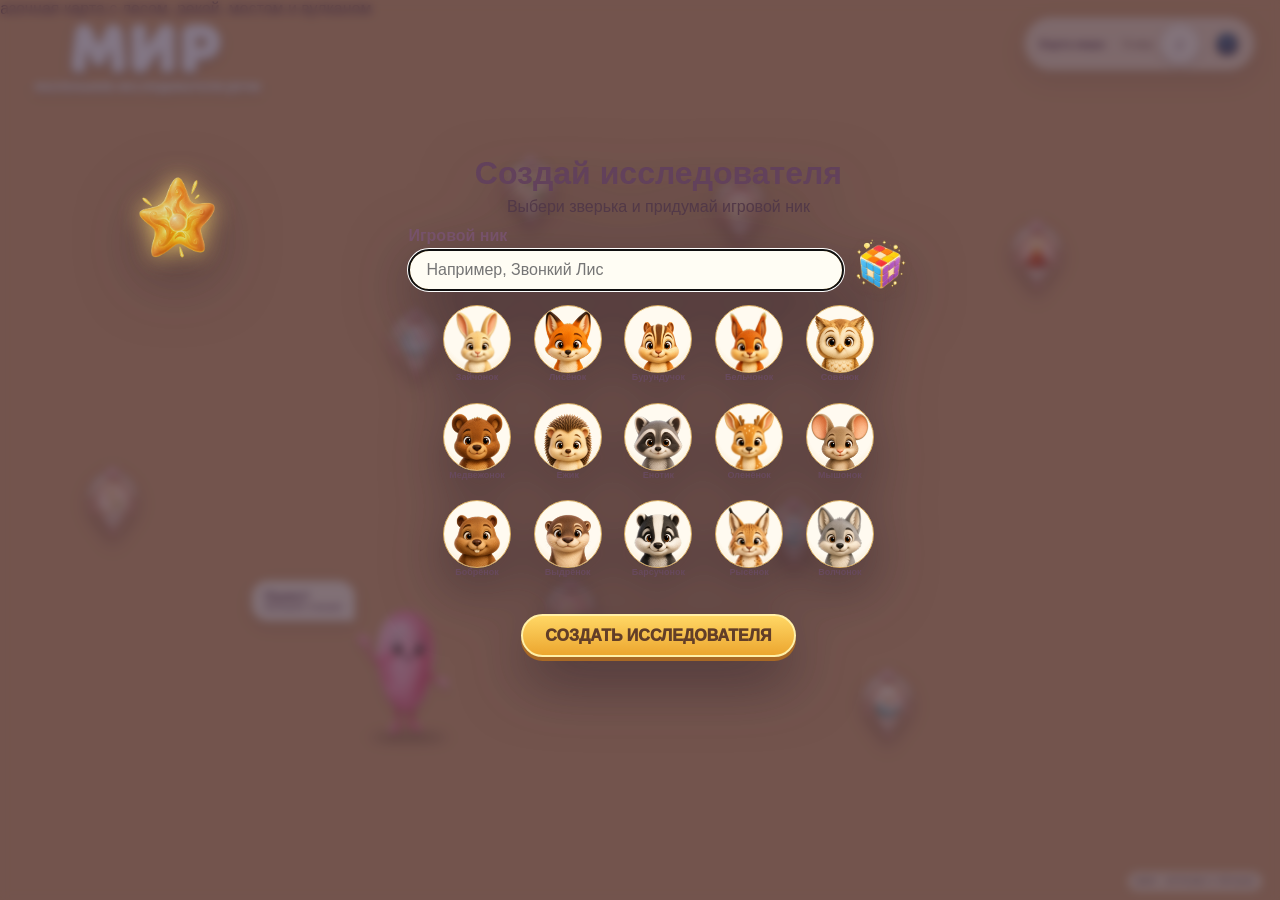
==== commit b425e104: "Fix Articulation Cliff asset publishing" ====
--- a/index.html
+++ b/index.html
@@ -13,7 +13,7 @@
   <link rel="stylesheet" href="profile-rating.css">
   <link rel="stylesheet" href="house-profile.css">
   <link rel="stylesheet" href="registration-create.css">
-  <link rel="stylesheet" href="rating-layout.css?v=20260809-profile-avatar-right">
+  <link rel="stylesheet" href="rating-layout.css?v=20260809-shared-profile-avatar">
 </head>
 <body>
   <main class="site-shell" aria-labelledby="siteTitle">
@@ -24,7 +24,7 @@
       <a class="site-logo-link" href="https://vk.ru/aigo_logo" target="_blank" rel="noopener noreferrer" aria-label="Открыть группу МИР во ВКонтакте"><img class="site-logo" src="MIR_SITE_VISUAL_ONLY/brand/mir-logo-transparent.png" alt="МИР — маленькие исследователи речи"></a>
       <nav class="topnav" aria-label="Навигация по сайту">
         <span class="topnav-current">Карта мира</span>
-        <span class="topnav-count">3 игры</span>
+        <span class="topnav-count">5 игр</span>
         <button id="siteSound" class="sound" type="button" aria-label="Выключить звуки" aria-pressed="false">♪</button>
         <button id="profileButton" class="profile-chip" type="button" aria-label="Открыть профиль исследователя" hidden><img id="profileChipAvatar" src="" alt=""><span id="profileChipName"></span><span class="spark-count"><img src="assets/profile/ui/speech-spark.png" alt="Искры речи"><b id="profileChipSparks">0</b></span></button>
         <button id="ratingButton" class="rating-open" type="button" aria-label="Открыть Созвездие исследователей"><img src="assets/profile/ui/rating-button.png" alt=""></button>
@@ -69,7 +69,7 @@
     </div>
   </main>
   <script src="mir-progress.js?v=20260809-profile-delete"></script>
-  <script src="site.js?v=20260809-location-messages"></script>
-  <script src="profile-rating.js?v=20260809-profile-avatar-right"></script>
+  <script src="site.js?v=20260809-articulation-cliff-game"></script>
+  <script src="profile-rating.js?v=20260809-shared-profile-avatar"></script>
 </body>
 </html>
--- a/rating-layout.css
+++ b/rating-layout.css
@@ -17,11 +17,9 @@
 .rating-list:hover,.rating-list:focus{scrollbar-color:#c99550b8 transparent}.rating-list::-webkit-scrollbar{width:6px}.rating-list::-webkit-scrollbar-track{background:transparent;margin-block:3px}.rating-list::-webkit-scrollbar-thumb{border-radius:99px;background:transparent}.rating-list:hover::-webkit-scrollbar-thumb,.rating-list:focus::-webkit-scrollbar-thumb{background:#c99550b8}
 .rating-list>.rating-row{grid-template-columns:clamp(28px,3vw,42px) clamp(38px,3.5vw,48px) minmax(100px,1.25fr) minmax(120px,1fr) minmax(66px,auto);min-height:clamp(54px,6vh,62px);padding:3px clamp(8px,1vw,14px);gap:clamp(5px,.75vw,11px);border:1px solid #ead6ad;border-radius:15px;background:#fffaf0d9}
 .rating-list>.rating-row.current{outline:0;border-color:#e5b33f;background:#fff2c8e8;box-shadow:0 2px 8px #b8792520}.rating-list .rating-avatar{width:clamp(36px,3vw,44px);height:clamp(36px,3vw,44px)}.rating-list .rating-rank{min-width:0;overflow:hidden;text-overflow:ellipsis;white-space:nowrap}.rating-list .rating-sparks{font-size:clamp(15px,1.2vw,19px)}.rating-list .rating-sparks img{width:clamp(23px,2vw,29px);height:clamp(23px,2vw,29px)}.you-tag{display:block;white-space:nowrap}
-.profile-details .panel-scroll:has(>.house-rating){left:17%;right:17%;bottom:14%;overflow:visible}
+.profile-details .panel-scroll:has(>.house-rating){left:25%;right:10%;bottom:14%;overflow:visible}
 .house-rating{display:flex;height:calc(100% - 90px);max-height:none;min-height:0;overflow:visible;padding:0}
 .house-rating>.rating-leaderboard{height:100%;min-height:0}
-.rating-circle-avatar{display:none}
-.house-rating>.rating-circle-avatar{position:absolute;z-index:1;left:-21.5%;top:25px;display:block;width:clamp(142px,13vw,176px);height:clamp(142px,13vw,176px);box-sizing:border-box;padding:clamp(13px,1.35vw,19px);border-radius:50%;object-fit:contain;object-position:50% 50%;clip-path:circle(50% at 50% 50%);filter:drop-shadow(0 4px 7px #6c4c381f);pointer-events:none}
 .rating-row.podium-card{position:relative;grid-template-columns:auto minmax(0,1fr)}
 .podium-card .podium-place{position:absolute;z-index:1;left:6px;top:6px;grid-row:auto}
 .podium-card>.rating-avatar{grid-column:1;grid-row:1/3;margin-left:18px}
@@ -32,14 +30,10 @@
 .avatar-picker .avatar-choice{display:grid;grid-template-rows:auto minmax(1.2em,auto);align-content:start;justify-items:center;aspect-ratio:auto;min-width:0;padding:4px}
 .avatar-picker .avatar-choice img:first-child{width:100%;height:auto;aspect-ratio:1;object-fit:contain;object-position:center}
 .avatar-choice-name{display:block;max-width:100%;overflow:hidden;color:#684a5d;font-size:clamp(9px,.72vw,12px);font-weight:900;line-height:1.15;text-overflow:ellipsis;white-space:nowrap}
-.profile-hero>.profile-avatar,.house-rating>.rating-circle-avatar{visibility:hidden}
 .house-avatar-anchor{position:absolute;z-index:3;left:2.8%;top:5.8%;width:19%;aspect-ratio:1;border-radius:50%;overflow:hidden;pointer-events:none}
-.house-avatar-anchor-profile{transform:translateX(40px)}
+.house-avatar-anchor{transform:translateX(40px)}
 .house-avatar-slot{position:absolute;inset:0;display:grid;place-items:center;border-radius:inherit;overflow:hidden}
 .house-avatar-slot>img{grid-area:1/1;display:block;max-width:100%;max-height:100%;object-fit:contain;object-position:50% 50%}
-.house-avatar-profile .house-avatar-frame{z-index:2;width:82%;height:82%}
-.house-avatar-profile .house-avatar-animal{z-index:1;width:52%;height:52%}
-.house-avatar-rating .house-avatar-animal{width:78%;height:78%;padding:8%;box-sizing:border-box}
 .avatar-shell{position:relative;display:grid;place-items:center;aspect-ratio:1;border-radius:50%;overflow:hidden;isolation:isolate;flex:none}
 .avatar-shell>.avatar-animal,.house-avatar-slot>.avatar-animal{grid-area:1/1;z-index:1;display:block;width:80%!important;height:80%!important;padding:0!important;border-radius:0!important;background:transparent!important;object-fit:contain!important;object-position:50% 50%!important;transform:translate(var(--avatar-x,0),var(--avatar-y,0)) scale(var(--avatar-scale,1));transform-origin:center}
 .avatar-shell>.avatar-frame-layer,.house-avatar-slot>.avatar-frame-layer{grid-area:1/1;z-index:2;display:block;width:100%!important;height:100%!important;border-radius:0!important;object-fit:contain!important;pointer-events:none}
@@ -52,13 +46,11 @@
 .profile-choice>.avatar-shell{width:92px;height:92px}
 .profile-chip>.avatar-shell{width:32px;height:32px}
 .podium-card>.avatar-shell.rating-avatar,.rating-list>.rating-row>.avatar-shell.rating-avatar{overflow:hidden}
-.house-avatar-profile .house-avatar-frame{width:82%!important;height:82%!important}.house-avatar-profile .house-avatar-animal{width:52%!important;height:52%!important}.house-avatar-rating .house-avatar-animal{width:72%!important;height:72%!important}
 .avatar-frame-layer,.house-avatar-frame{display:none!important}
 .avatar-shell{border:1.5px solid #d8ad62;background:#fff5dd80;box-shadow:inset 0 0 0 1px #fff9e6}
 .avatar-shell>.avatar-animal,.house-avatar-slot>.avatar-animal{width:78%!important;height:78%!important}
 .create-avatar-preview>.avatar-shell{width:100%;height:100%;border:0;background:transparent;box-shadow:none}
 .house-avatar-slot>.avatar-animal{width:78%!important;height:78%!important}
-.house-avatar-profile .house-avatar-animal,.house-avatar-rating .house-avatar-animal{width:78%!important;height:78%!important}
 .gate-panel .create-avatar-preview{left:-7.5%;top:-16%}
 .gate-panel>.create-avatar-preview{left:2.8%;top:5.8%;width:19%}
 .create-avatar-preview img[hidden]{display:none!important}
@@ -70,5 +62,6 @@
 .avatar-shell,.house-avatar-slot{position:relative;display:grid;place-items:center;aspect-ratio:1;border:1.5px solid #d8ad62;border-radius:50%;overflow:hidden;isolation:isolate;background:radial-gradient(circle at 50% 38%,#fffaf0 0 62%,#f4dfbd 100%);box-shadow:inset 0 0 0 1px #fff9e6;box-sizing:border-box}
 .avatar-shell>.avatar-animal,.house-avatar-slot>.avatar-animal{grid-area:1/1;z-index:1;display:block;width:100%!important;height:100%!important;max-width:none!important;max-height:none!important;padding:5.5%!important;box-sizing:border-box;border:0!important;border-radius:0!important;background:transparent!important;object-fit:cover!important;object-position:center!important;transform:translate(var(--avatar-x,0),var(--avatar-y,0)) scale(var(--avatar-scale,1))!important;transform-origin:center!important;-webkit-mask-image:linear-gradient(to bottom,#000 0 89%,rgba(0,0,0,.96) 94%,rgba(0,0,0,.78) 100%);mask-image:linear-gradient(to bottom,#000 0 89%,rgba(0,0,0,.96) 94%,rgba(0,0,0,.78) 100%);-webkit-mask-size:100% 100%;mask-size:100% 100%;-webkit-mask-repeat:no-repeat;mask-repeat:no-repeat}
 .create-avatar-preview>.avatar-shell{width:100%;height:100%;border:0;background:radial-gradient(circle at 50% 38%,#fffaf0 0 62%,#f4dfbd 100%);box-shadow:inset 0 0 0 1.5px #d8ad62}
-.house-avatar-profile .house-avatar-animal,.house-avatar-rating .house-avatar-animal{width:100%!important;height:100%!important}
+.house-avatar-slot>.house-avatar-animal{width:100%!important;height:100%!important}
+@media(max-width:600px){.profile-details .panel-scroll:has(>.house-rating){left:32%;right:5%}}
 .avatar-picker .avatar-choice>.avatar-shell{width:100%;height:auto}
